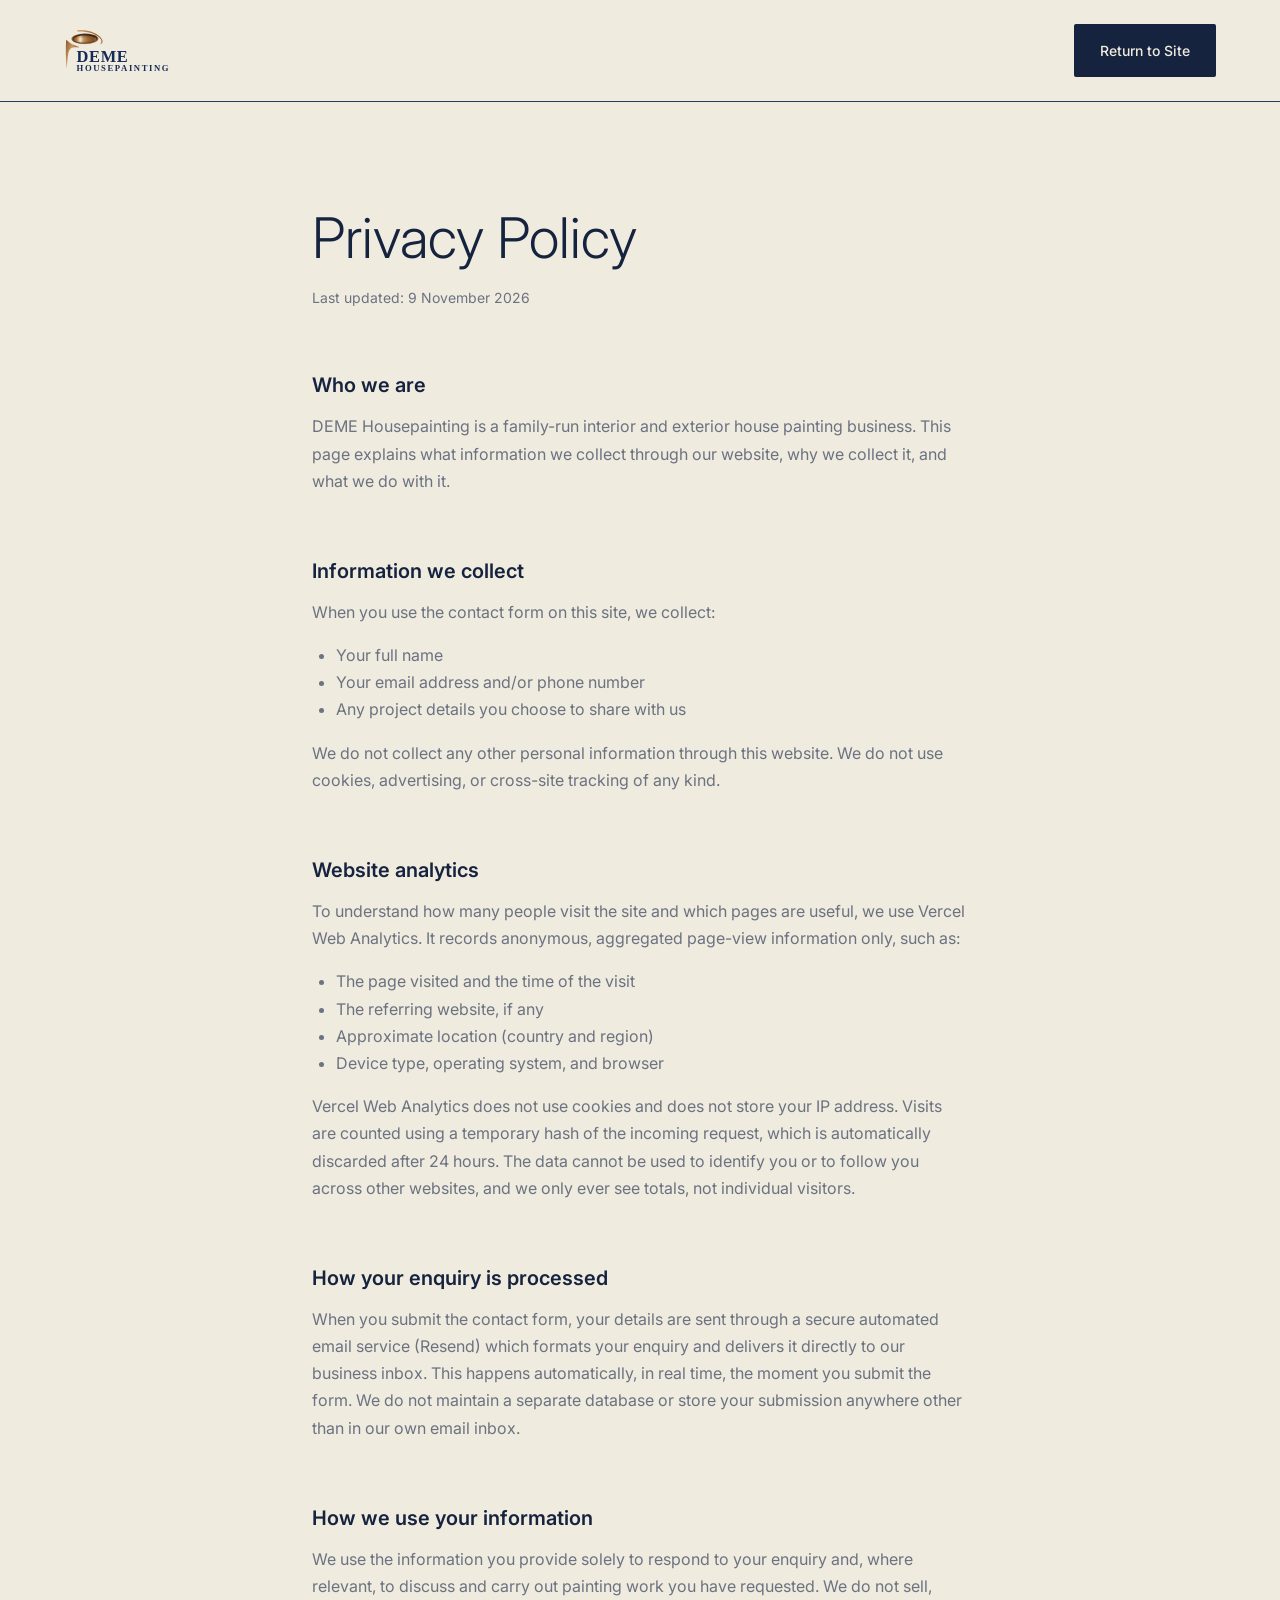
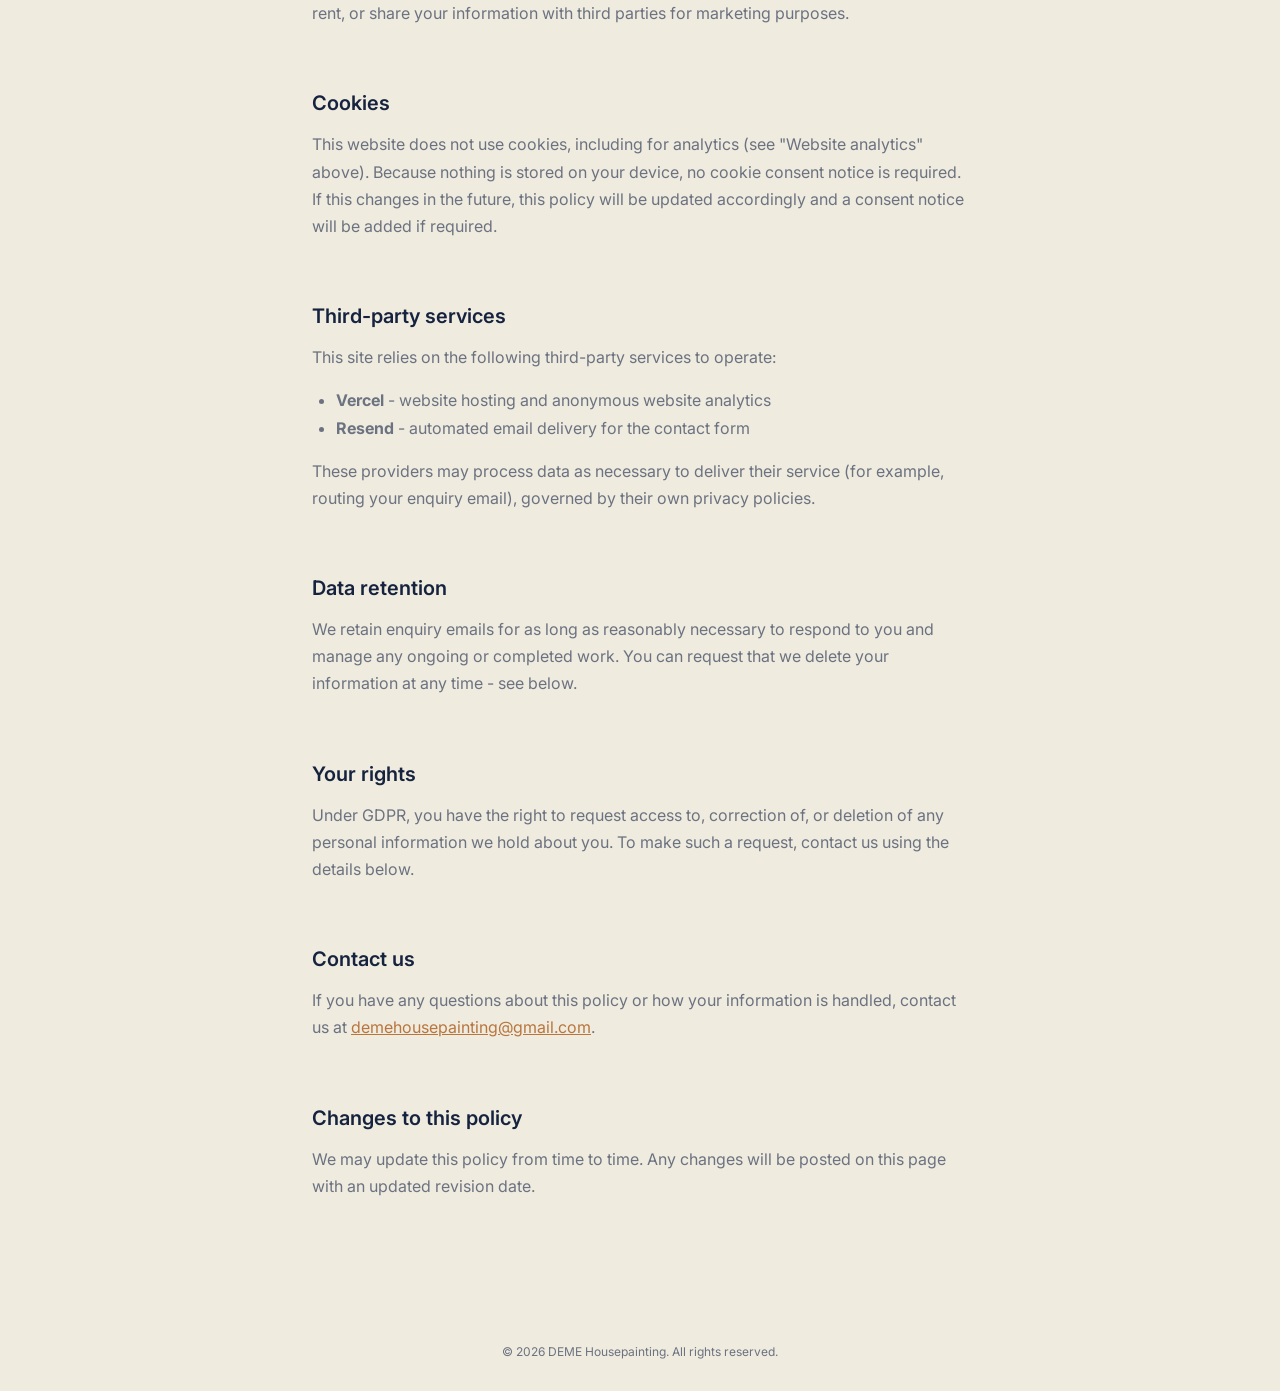
==== privacy.html @ 85effdbd "Update contact email in privacy policy" ====
<!DOCTYPE html>
<html lang="en">
<head>
    <meta charset="UTF-8">
    <meta name="viewport" content="width=device-width, initial-scale=1.0">
    <title>Privacy Policy - DEME Housepainting</title>
    <link rel="preconnect" href="https://fonts.googleapis.com">
    <link rel="preconnect" href="https://fonts.gstatic.com" crossorigin>
    <link href="https://fonts.googleapis.com/css2?family=Inter:wght@300;400;500;600;700;800&display=swap" rel="stylesheet">
    <link rel="stylesheet" href="css/tokens.css">
    <link rel="icon" href="/favicon-v2.svg" type="image/svg+xml">
    <link rel="apple-touch-icon" href="/apple-touch-icon-v2.png">
    <link rel="manifest" href="/site.webmanifest">
    <link rel="canonical" href="https://www.demehousepainting.ie/privacy.html">
    <style>
        * { box-sizing: border-box; }
        body {
            margin: 0;
            font-family: var(--font-body);
            background: var(--color-white-plaster);
            color: var(--color-navy);
            -webkit-font-smoothing: antialiased;
        }
        .privacy-header {
            display: flex;
            align-items: center;
            justify-content: space-between;
            padding: var(--space-3) var(--space-6);
            border-bottom: 1px solid var(--color-navy-tint);
        }
        .privacy-header__logo {
            height: 44px;
            width: auto;
        }
        .return-btn {
            border: 2px solid var(--color-navy);
            background: var(--color-navy);
            color: var(--color-white-plaster);
            padding: var(--space-2) var(--space-3);
            font-family: var(--font-display);
            font-size: var(--text-sm);
            font-weight: var(--weight-medium);
            text-decoration: none;
            border-radius: 2px;
            transition: background var(--duration-fast) var(--ease-standard),
                        color var(--duration-fast) var(--ease-standard);
        }
        .return-btn:hover {
            background: var(--color-white-plaster);
            color: var(--color-navy);
        }
        main {
            max-width: 720px;
            margin: 0 auto;
            padding: var(--space-6) var(--space-4) var(--space-7);
        }
        h1 {
            font-family: var(--font-display);
            font-weight: var(--weight-light);
            font-size: var(--text-3xl);
            margin-bottom: var(--space-1);
        }
        .updated {
            font-size: var(--text-sm);
            color: var(--color-text-muted);
            margin-bottom: var(--space-6);
        }
        h2 {
            font-family: var(--font-display);
            font-weight: var(--weight-semibold);
            font-size: var(--text-lg);
            color: var(--color-navy);
            margin-top: var(--space-6);
            margin-bottom: var(--space-2);
        }
        p, li {
            font-size: var(--text-base);
            line-height: 1.7;
            color: var(--color-text-muted);
        }
        ul {
            padding-left: var(--space-3);
        }
        a {
            color: var(--color-copper);
        }
        footer {
            text-align: center;
            padding: var(--space-4);
            font-size: var(--text-xs);
            color: var(--color-text-muted);
        }
    </style>
    <!-- Vercel Web Analytics (cookieless, anonymous page-view counts) -->
    <script>
      window.va = window.va || function () { (window.vaq = window.vaq || []).push(arguments); };
    </script>
    <script defer src="/_vercel/insights/script.js"></script>
</head>
<body>

    <div class="privacy-header">
        <img src="assets/deme-logo.svg" alt="DEME Housepainting" class="privacy-header__logo">
        <a href="index.html" class="return-btn">Return to Site</a>
    </div>

    <main>
        <h1>Privacy Policy</h1>
        <p class="updated">Last updated: 9 November 2026</p>

        <h2>Who we are</h2>
        <p>
            DEME Housepainting is a family-run interior and exterior house painting
            business. This page explains what information we collect through our
            website, why we collect it, and what we do with it.
        </p>

        <h2>Information we collect</h2>
        <p>When you use the contact form on this site, we collect:</p>
        <ul>
            <li>Your full name</li>
            <li>Your email address and/or phone number</li>
            <li>Any project details you choose to share with us</li>
        </ul>
        <p>
            We do not collect any other personal information through this
            website. We do not use cookies, advertising, or cross-site tracking
            of any kind.
        </p>

        <h2>Website analytics</h2>
        <p>
            To understand how many people visit the site and which pages are
            useful, we use Vercel Web Analytics. It records anonymous,
            aggregated page-view information only, such as:
        </p>
        <ul>
            <li>The page visited and the time of the visit</li>
            <li>The referring website, if any</li>
            <li>Approximate location (country and region)</li>
            <li>Device type, operating system, and browser</li>
        </ul>
        <p>
            Vercel Web Analytics does not use cookies and does not store your
            IP address. Visits are counted using a temporary hash of the
            incoming request, which is automatically discarded after 24 hours.
            The data cannot be used to identify you or to follow you across
            other websites, and we only ever see totals, not individual
            visitors.
        </p>

        <h2>How your enquiry is processed</h2>
        <p>
            When you submit the contact form, your details are sent through a
            secure automated email service (Resend) which formats your enquiry
            and delivers it directly to our business inbox. This happens
            automatically, in real time, the moment you submit the form. We do
            not maintain a separate database or store your submission anywhere
            other than in our own email inbox.
        </p>

        <h2>How we use your information</h2>
        <p>
            We use the information you provide solely to respond to your
            enquiry and, where relevant, to discuss and carry out painting work
            you have requested. We do not sell, rent, or share your information
            with third parties for marketing purposes.
        </p>

        <h2>Cookies</h2>
        <p>
            This website does not use cookies, including for analytics (see
            "Website analytics" above). Because nothing is stored on your
            device, no cookie consent notice is required. If this changes in
            the future, this policy will be updated accordingly and a consent
            notice will be added if required.
        </p>

        <h2>Third-party services</h2>
        <p>This site relies on the following third-party services to operate:</p>
        <ul>
            <li><strong>Vercel</strong> - website hosting and anonymous website analytics</li>
            <li><strong>Resend</strong> - automated email delivery for the contact form</li>
        </ul>
        <p>
            These providers may process data as necessary to deliver their
            service (for example, routing your enquiry email), governed by
            their own privacy policies.
        </p>

        <h2>Data retention</h2>
        <p>
            We retain enquiry emails for as long as reasonably necessary to
            respond to you and manage any ongoing or completed work. You can
            request that we delete your information at any time - see below.
        </p>

        <h2>Your rights</h2>
        <p>
            Under GDPR, you have the right to request access to, correction of,
            or deletion of any personal information we hold about you. To make
            such a request, contact us using the details below.
        </p>

        <h2>Contact us</h2>
        <p>
            If you have any questions about this policy or how your information
            is handled, contact us at
            <a href="mailto:demehousepainting@gmail.com">demehousepainting@gmail.com</a>.
        </p>

        <h2>Changes to this policy</h2>
        <p>
            We may update this policy from time to time. Any changes will be
            posted on this page with an updated revision date.
        </p>
    </main>

    <footer>&copy; <span id="footer-year"></span> DEME Housepainting. All rights reserved.</footer>

    <script>
        document.getElementById('footer-year').textContent = new Date().getFullYear();
    </script>
</body>
</html>
---- css/tokens.css ----
:root {
    --color-white: #FAFAF8;
    --color-white-plaster: #F0EBDF;

    --color-navy: #16233F;
    --color-navy-deep: #0E1830;
    --color-navy-tint: #2A3B63;

    --color-copper: #B8763E;
    --color-copper-light: #D9A468;
    --color-copper-deep: #8F5A2C;

    --color-text-on-white: var(--color-navy);
    --color-text-on-navy: var(--color-white);
    --color-text-muted: #6B7280;

    --font-display: 'Inter', -apple-system, 'Helvetica Neue', Arial, sans-serif;
    --font-body: 'Inter', -apple-system, 'Helvetica Neue', Arial, sans-serif;

    --weight-light: 300;
    --weight-regular: 400;
    --weight-medium: 500;
    --weight-semibold: 600;
    --weight-bold: 700;
    --weight-black: 800;

    --tracking-tight: -0.02em;
    --tracking-normal: 0;
    --tracking-wide: 0.08em;
    --tracking-wider: 0.16em;

    --text-xs: 0.75rem;
    --text-sm: 0.875rem;
    --text-base: 1rem;
    --text-lg: 1.25rem;
    --text-xl: 1.75rem;
    --text-2xl: 2.5rem;
    --text-3xl: 3.5rem;
    --text-4xl: 5rem;

    --space-1: 0.5rem;
    --space-2: 1rem;
    --space-3: 1.5rem;
    --space-4: 2rem;
    --space-5: 3rem;
    --space-6: 4rem;
    --space-7: 6rem;
    --space-8: 8rem;

    --bevel-size: 6px;
    --bevel-light: rgba(255, 255, 255, 0.35);
    --bevel-dark: rgba(14, 24, 48, 0.35);

    --tab-gap: 6px;
    --tab-radius-bottom: 10px;

    --ease-standard: cubic-bezier(0.65, 0, 0.35, 1);
    --duration-fast: 150ms;
    --duration-base: 300ms;
    --duration-slow: 750ms;

    --nav-height: 88px;
    --nav-height-docked: 64px;
    --content-max-width: 1280px;

}
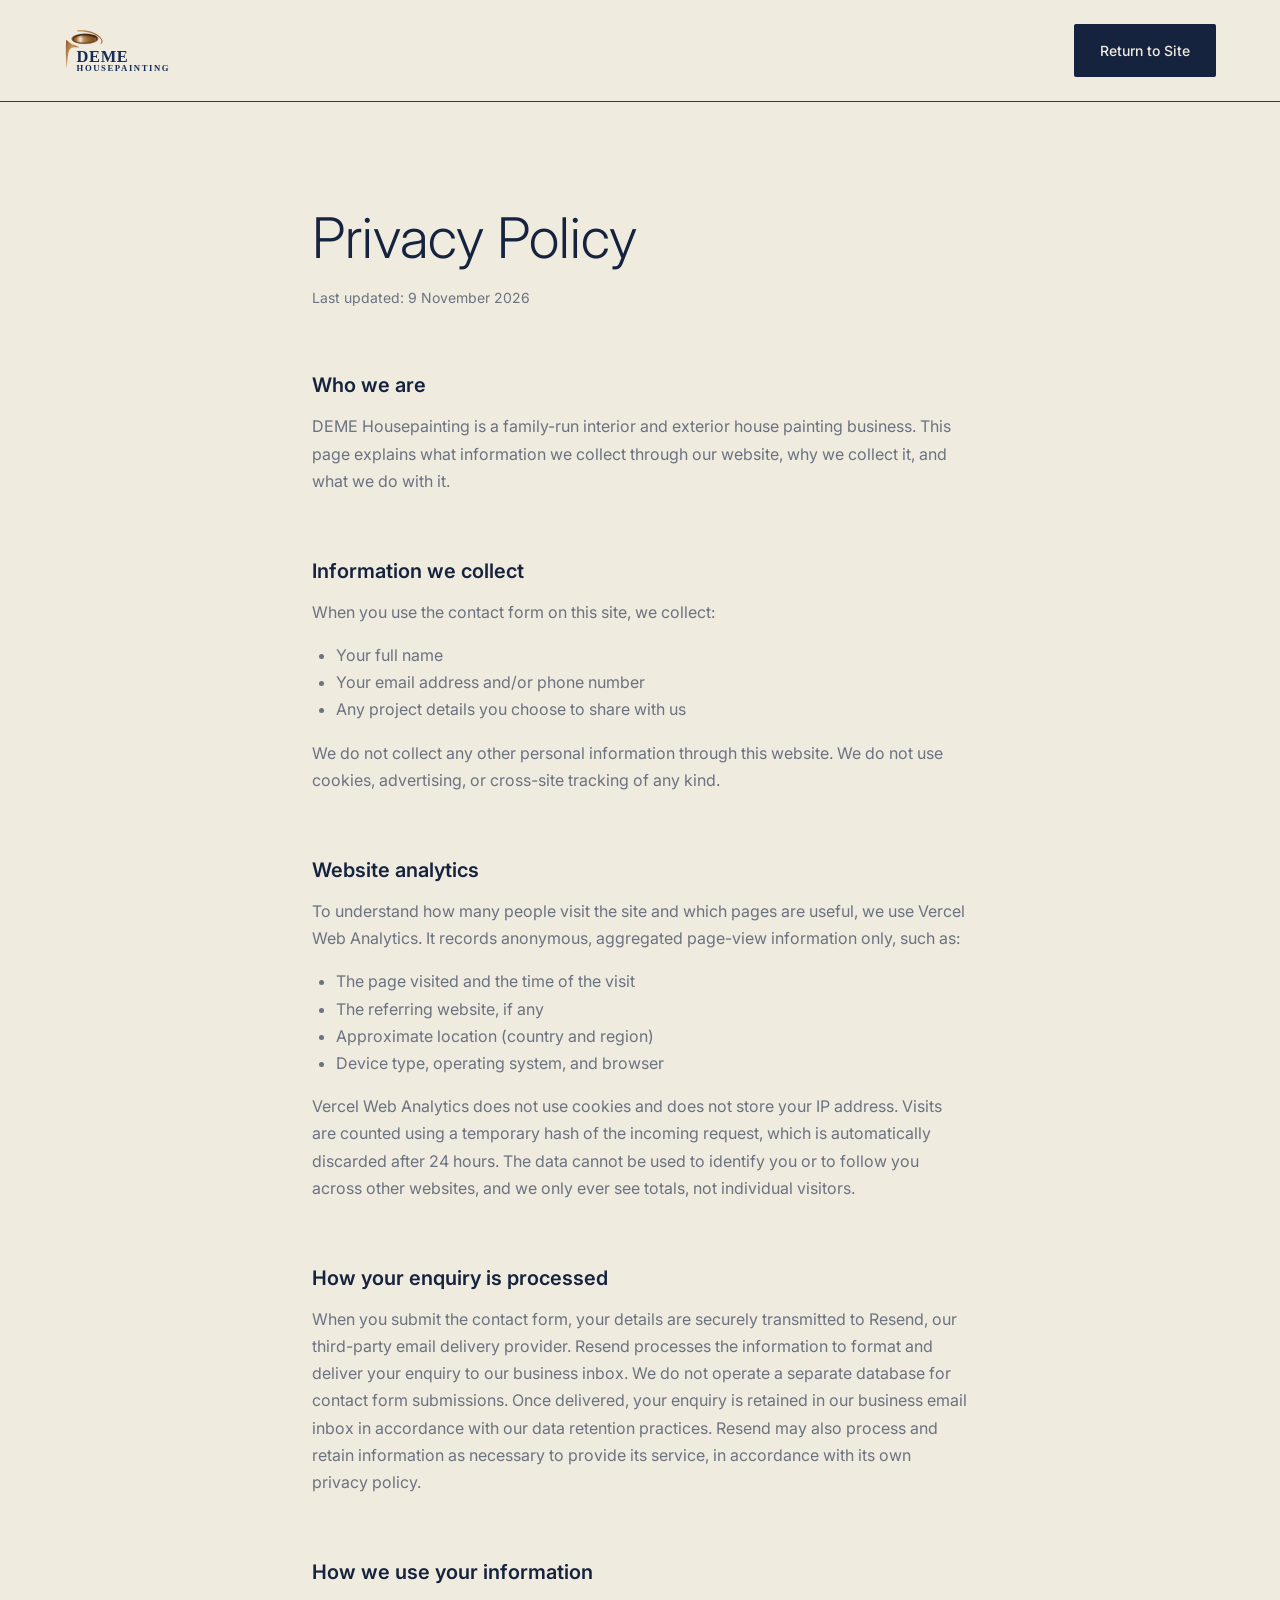
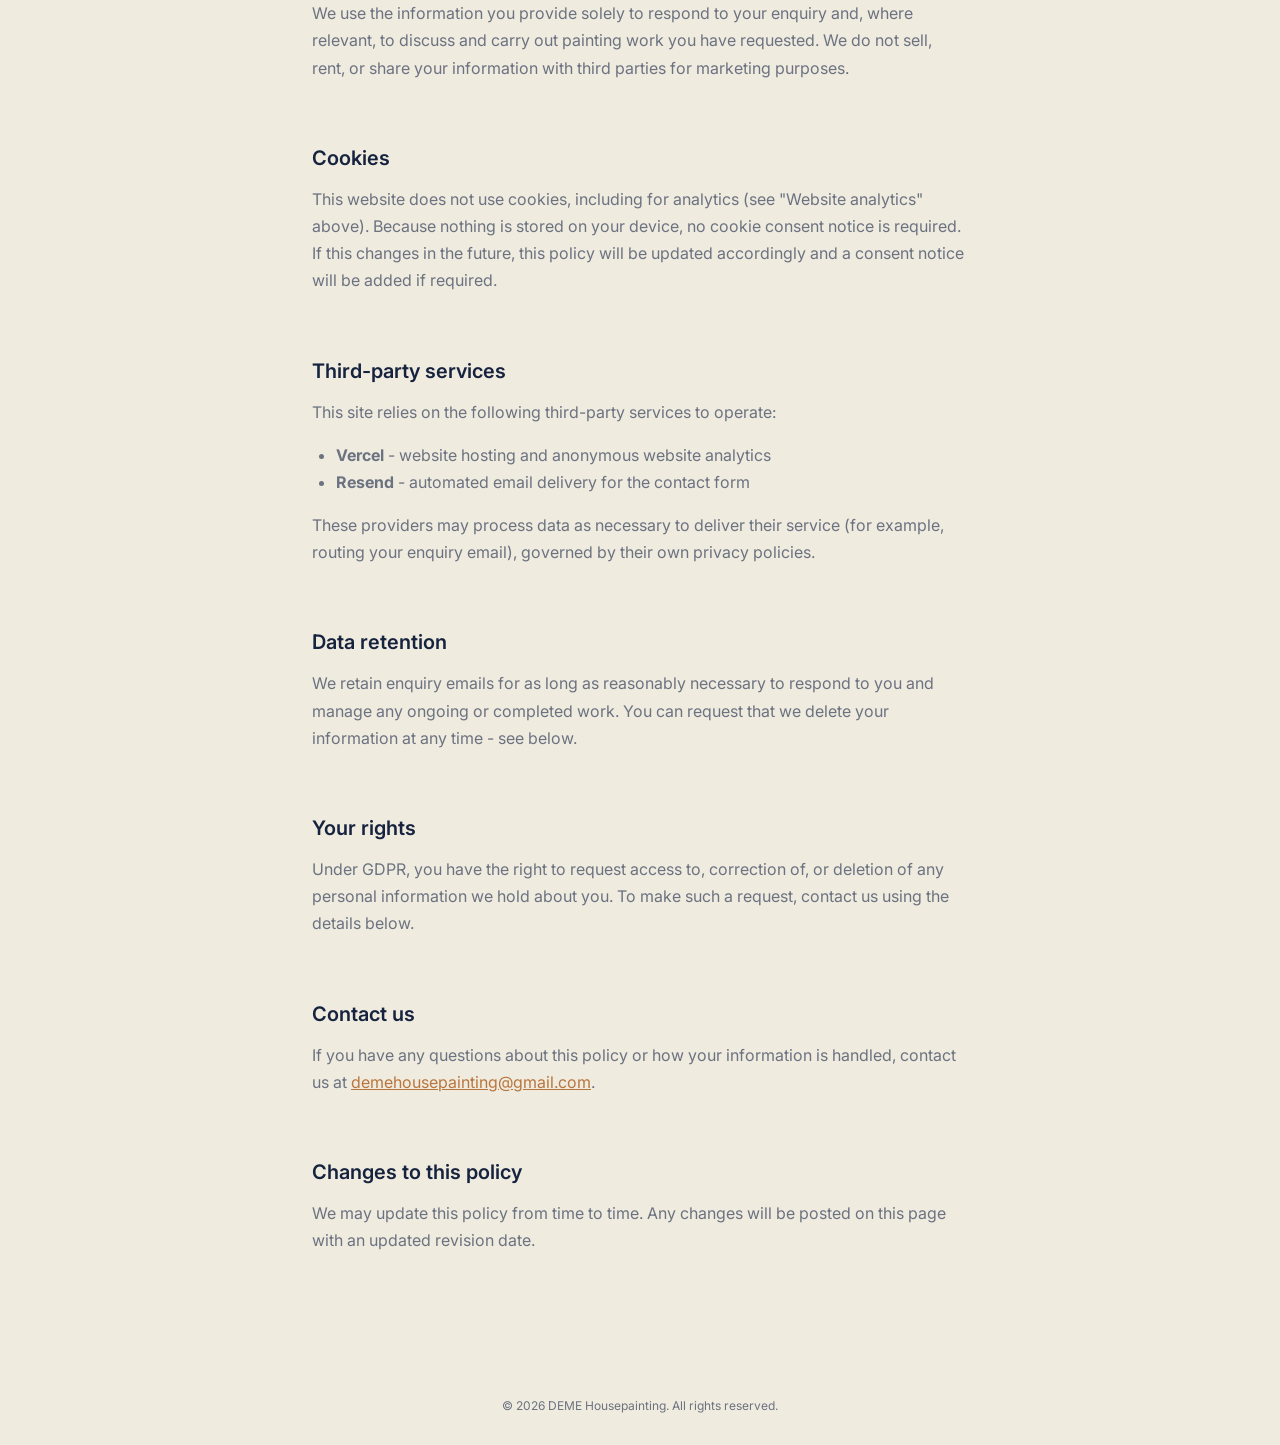
==== commit 18ba1689: "Clarify contact form submission process and data handling Updated the contact form processing explan" ====
--- a/privacy.html
+++ b/privacy.html
@@ -151,12 +151,15 @@
 
         <h2>How your enquiry is processed</h2>
         <p>
-            When you submit the contact form, your details are sent through a
-            secure automated email service (Resend) which formats your enquiry
-            and delivers it directly to our business inbox. This happens
-            automatically, in real time, the moment you submit the form. We do
-            not maintain a separate database or store your submission anywhere
-            other than in our own email inbox.
+            When you submit the contact form, your details are securely 
+            transmitted to Resend, our third-party email delivery provider. 
+            Resend processes the information to format and deliver your 
+            enquiry to our business inbox. We do not operate a separate 
+            database for contact form submissions. Once delivered, your 
+            enquiry is retained in our business email inbox in accordance 
+            with our data retention practices. Resend may also process and 
+            retain information as necessary to provide its service, in 
+            accordance with its own privacy policy.
         </p>
 
         <h2>How we use your information</h2>
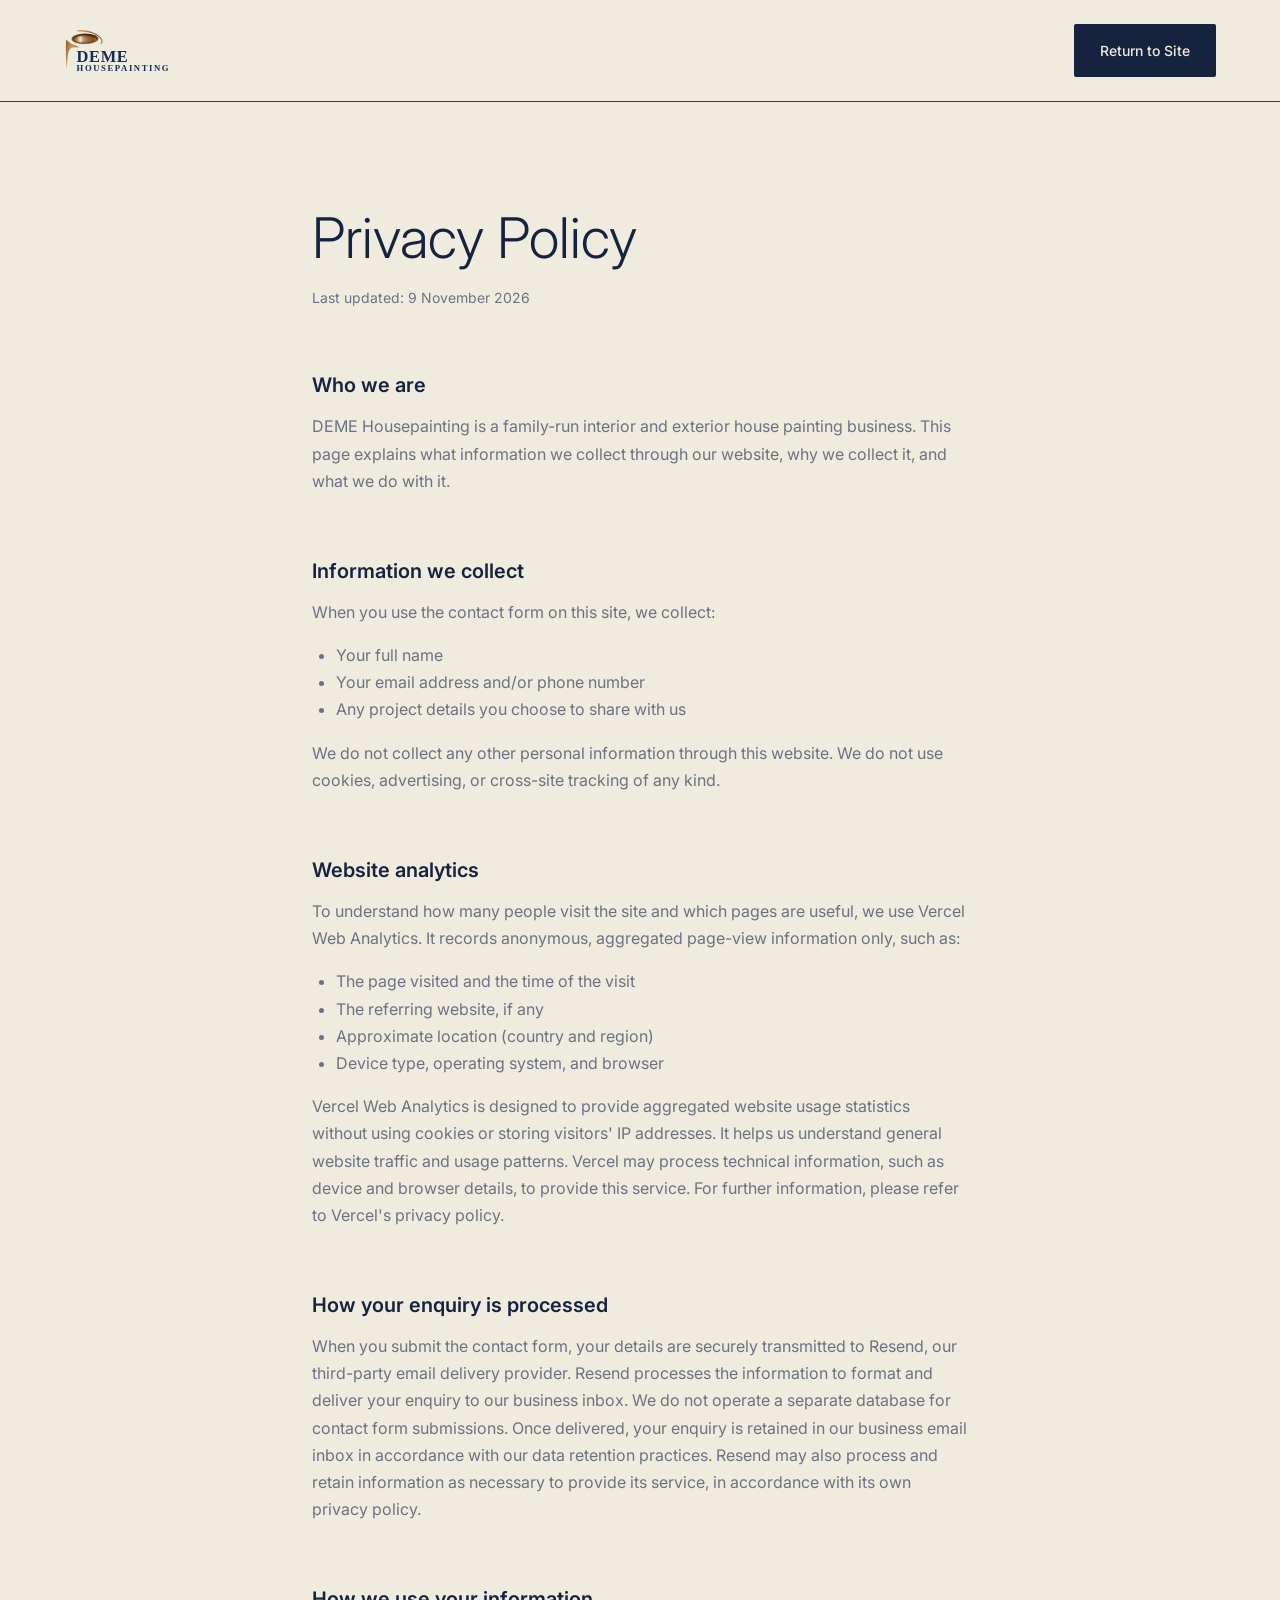
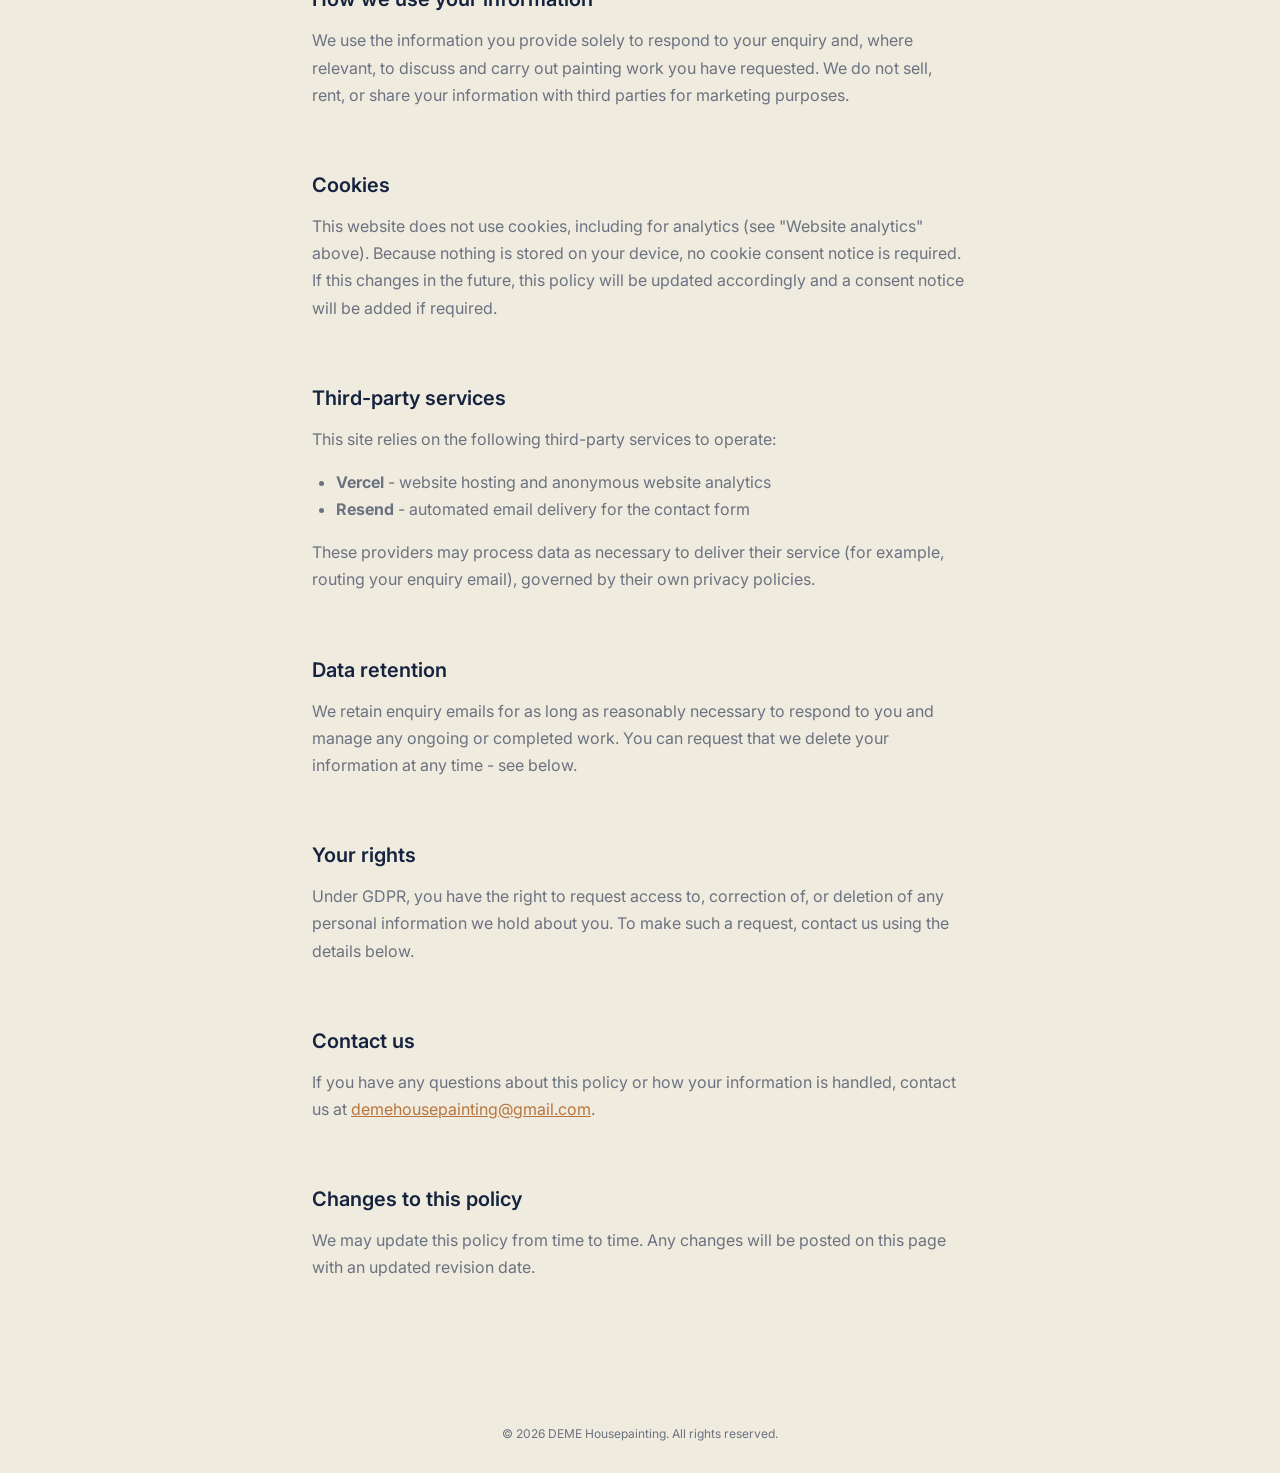
==== commit 9c414935: "Revise Vercel Web Analytics privacy statement Updated the description of Vercel Web Analytics to cla" ====
--- a/privacy.html
+++ b/privacy.html
@@ -141,12 +141,12 @@
             <li>Device type, operating system, and browser</li>
         </ul>
         <p>
-            Vercel Web Analytics does not use cookies and does not store your
-            IP address. Visits are counted using a temporary hash of the
-            incoming request, which is automatically discarded after 24 hours.
-            The data cannot be used to identify you or to follow you across
-            other websites, and we only ever see totals, not individual
-            visitors.
+            Vercel Web Analytics is designed to provide aggregated website 
+            usage statistics without using cookies or storing visitors' IP 
+            addresses. It helps us understand general website traffic and 
+            usage patterns. Vercel may process technical information, such 
+            as device and browser details, to provide this service. For 
+            further information, please refer to Vercel's privacy policy.
         </p>
 
         <h2>How your enquiry is processed</h2>
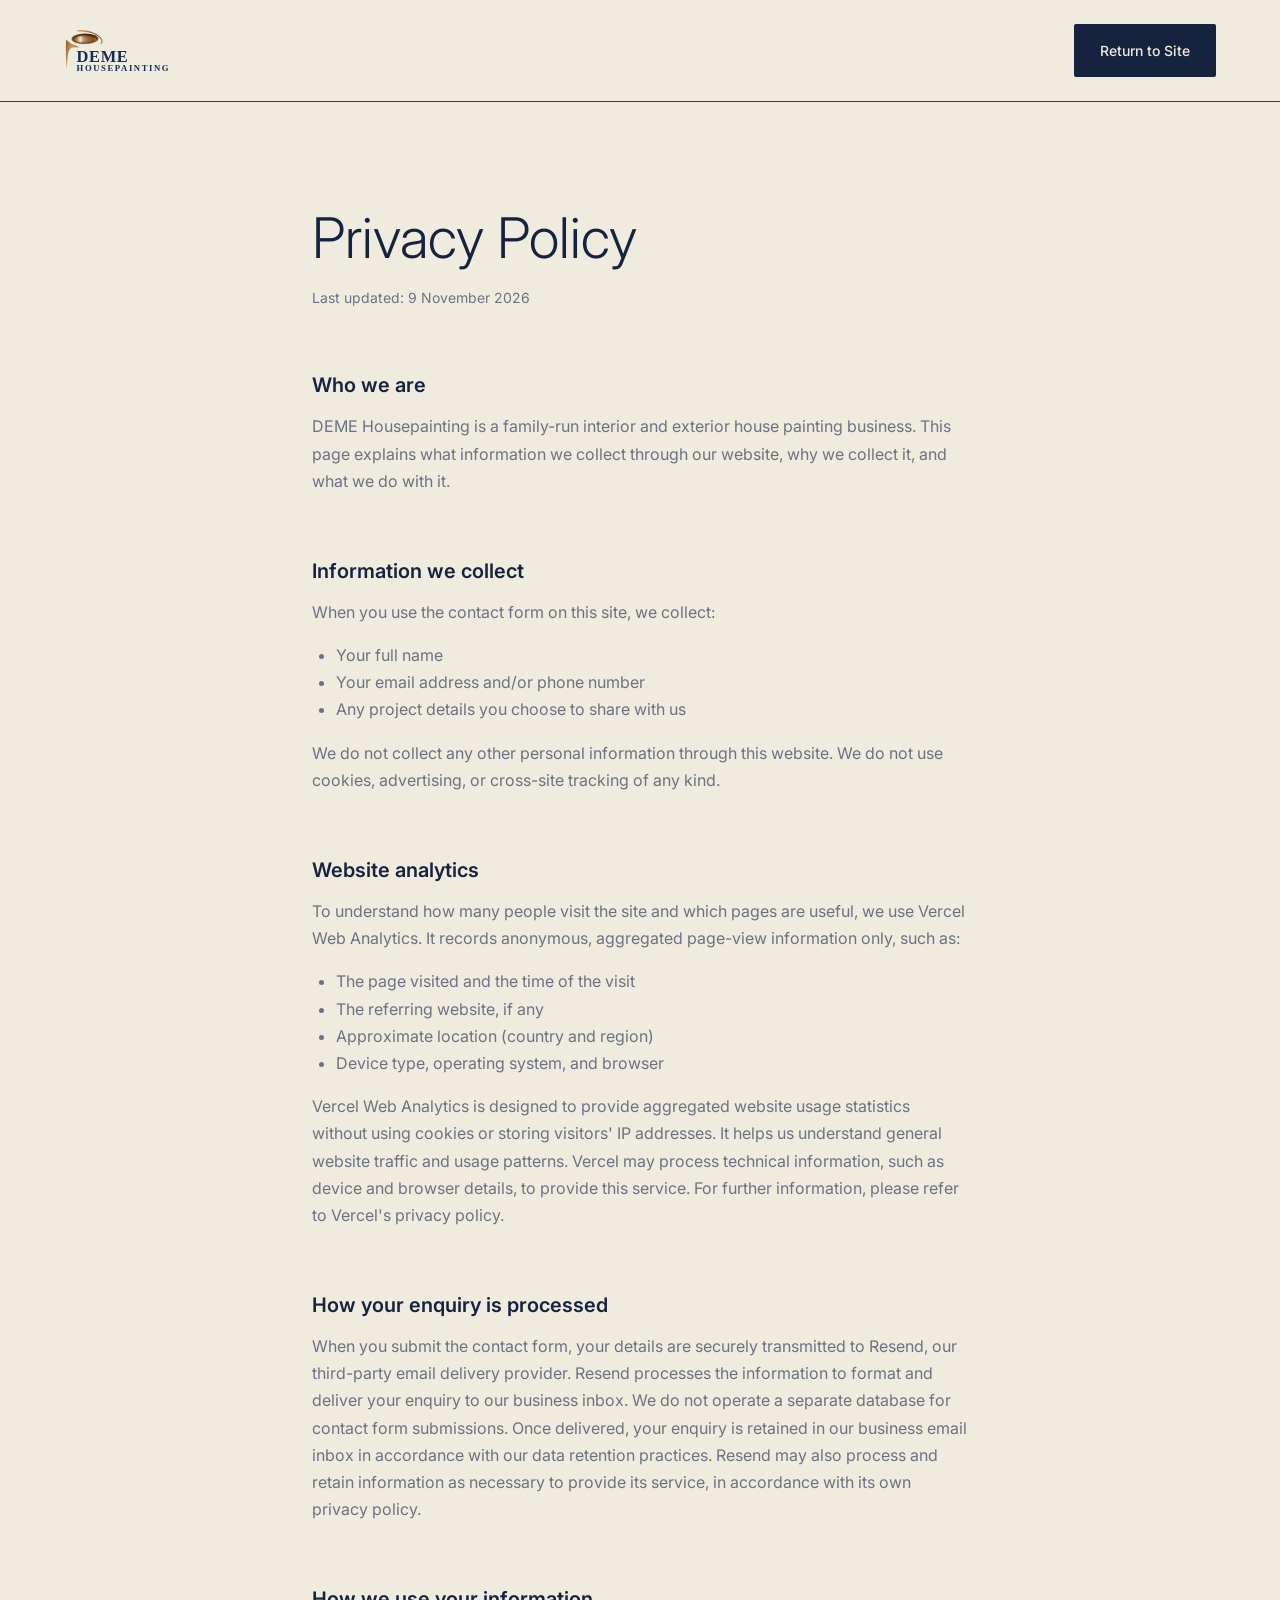
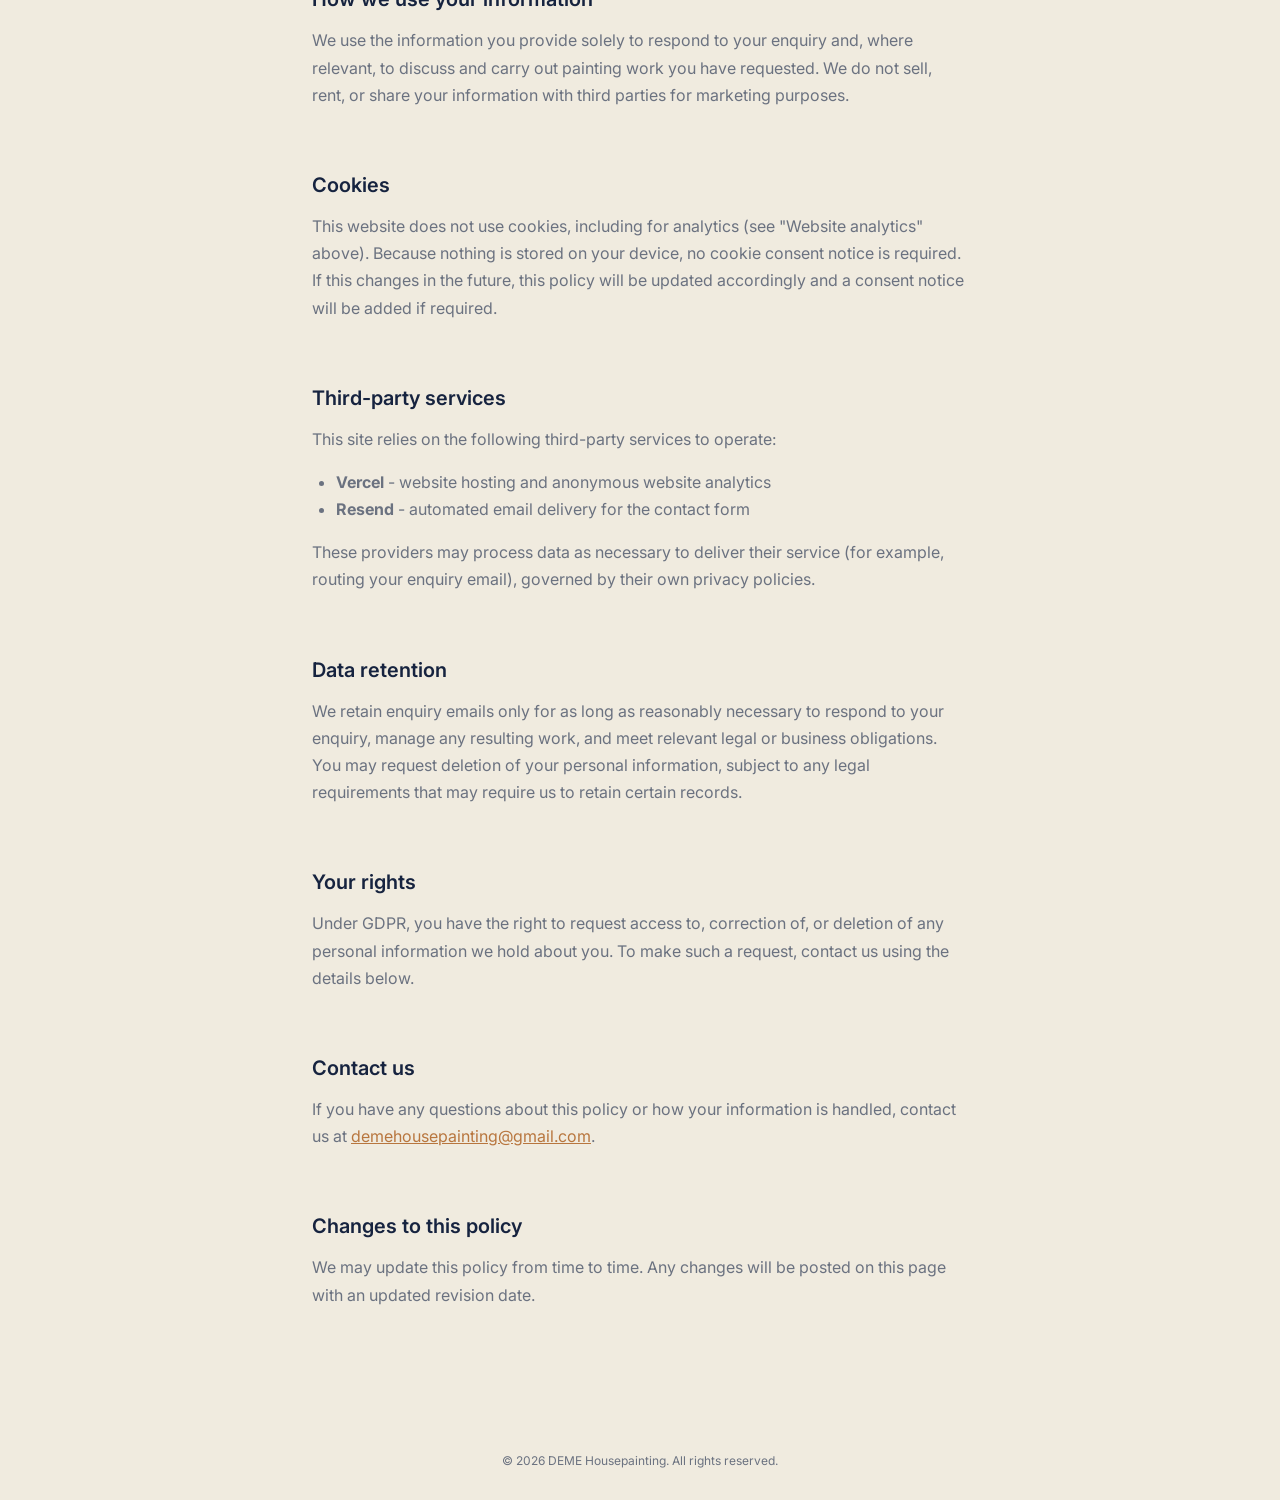
==== commit 5f474049: "Clarify data retention policy in privacy.html" ====
--- a/privacy.html
+++ b/privacy.html
@@ -193,9 +193,10 @@
 
         <h2>Data retention</h2>
         <p>
-            We retain enquiry emails for as long as reasonably necessary to
-            respond to you and manage any ongoing or completed work. You can
-            request that we delete your information at any time - see below.
+            We retain enquiry emails only for as long as reasonably necessary to respond to 
+            your enquiry, manage any resulting work, and meet relevant legal or business 
+            obligations. You may request deletion of your personal information, subject to 
+            any legal requirements that may require us to retain certain records.
         </p>
 
         <h2>Your rights</h2>
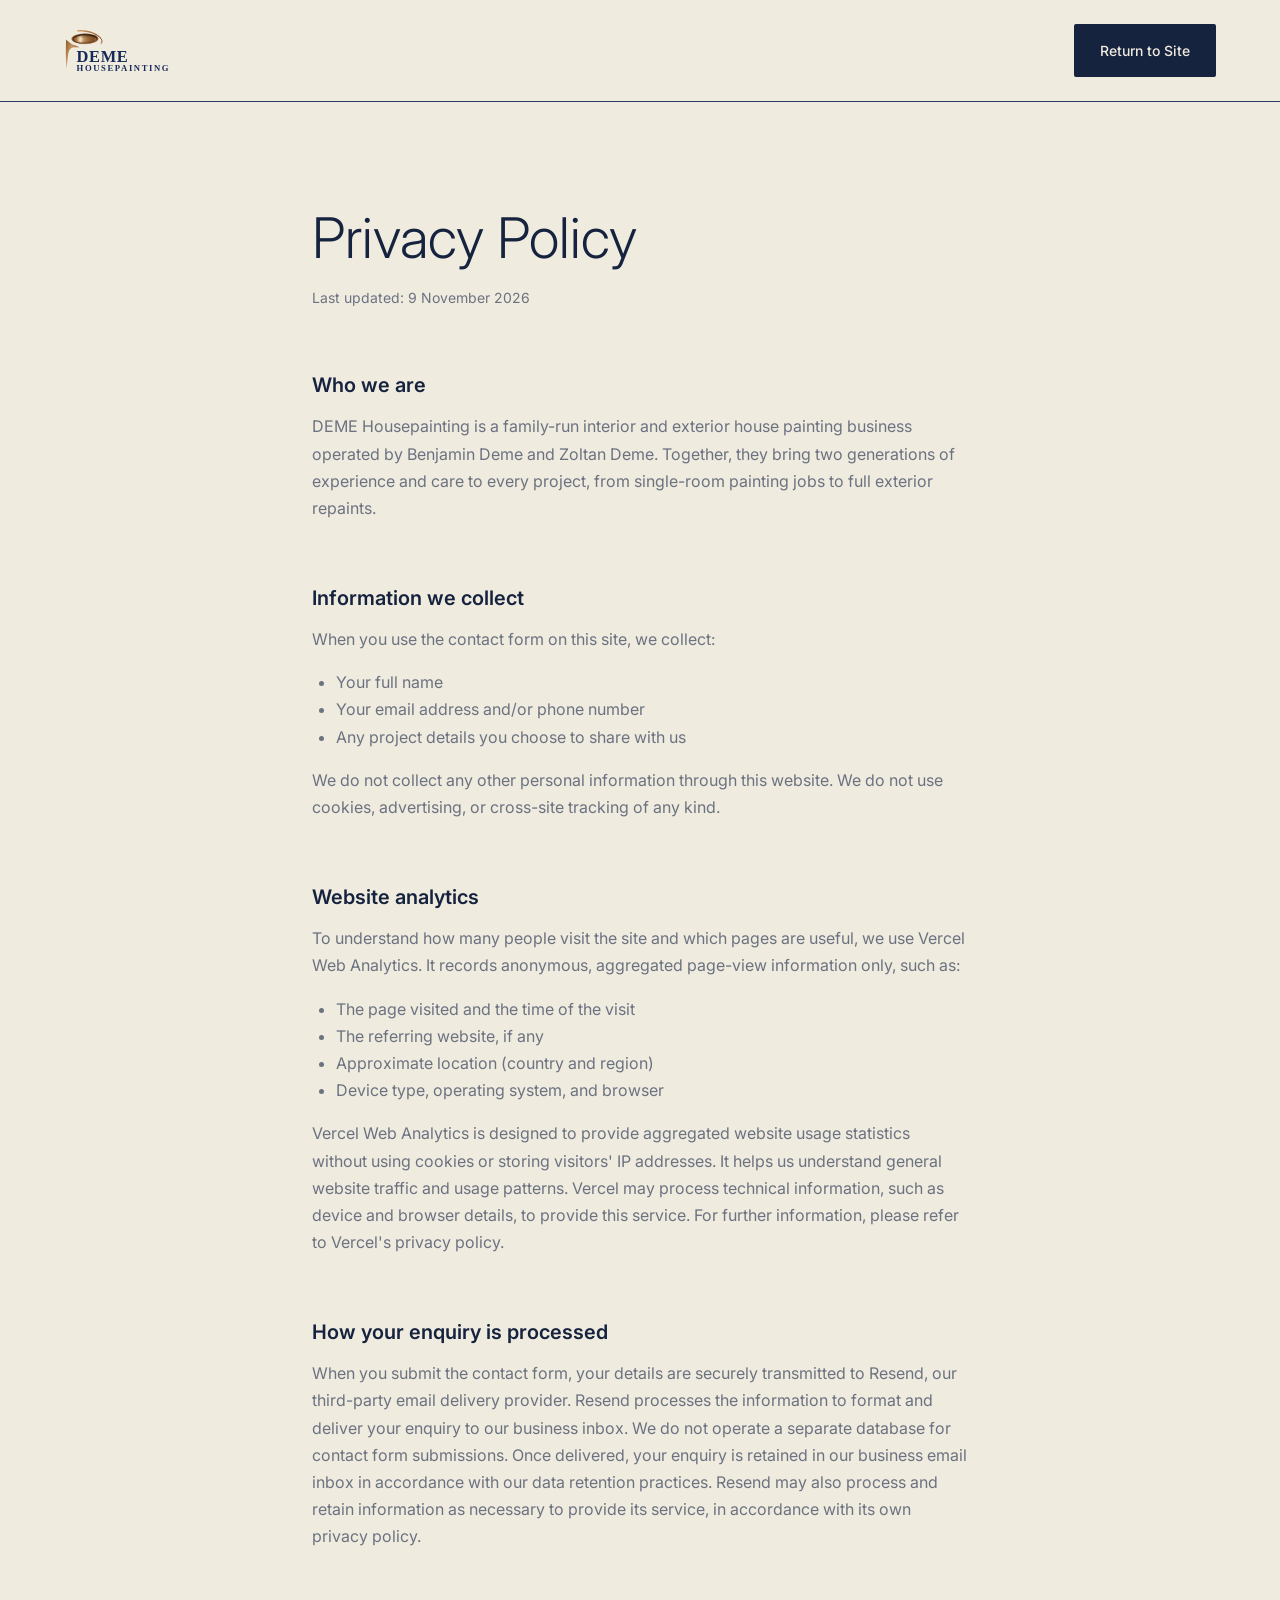
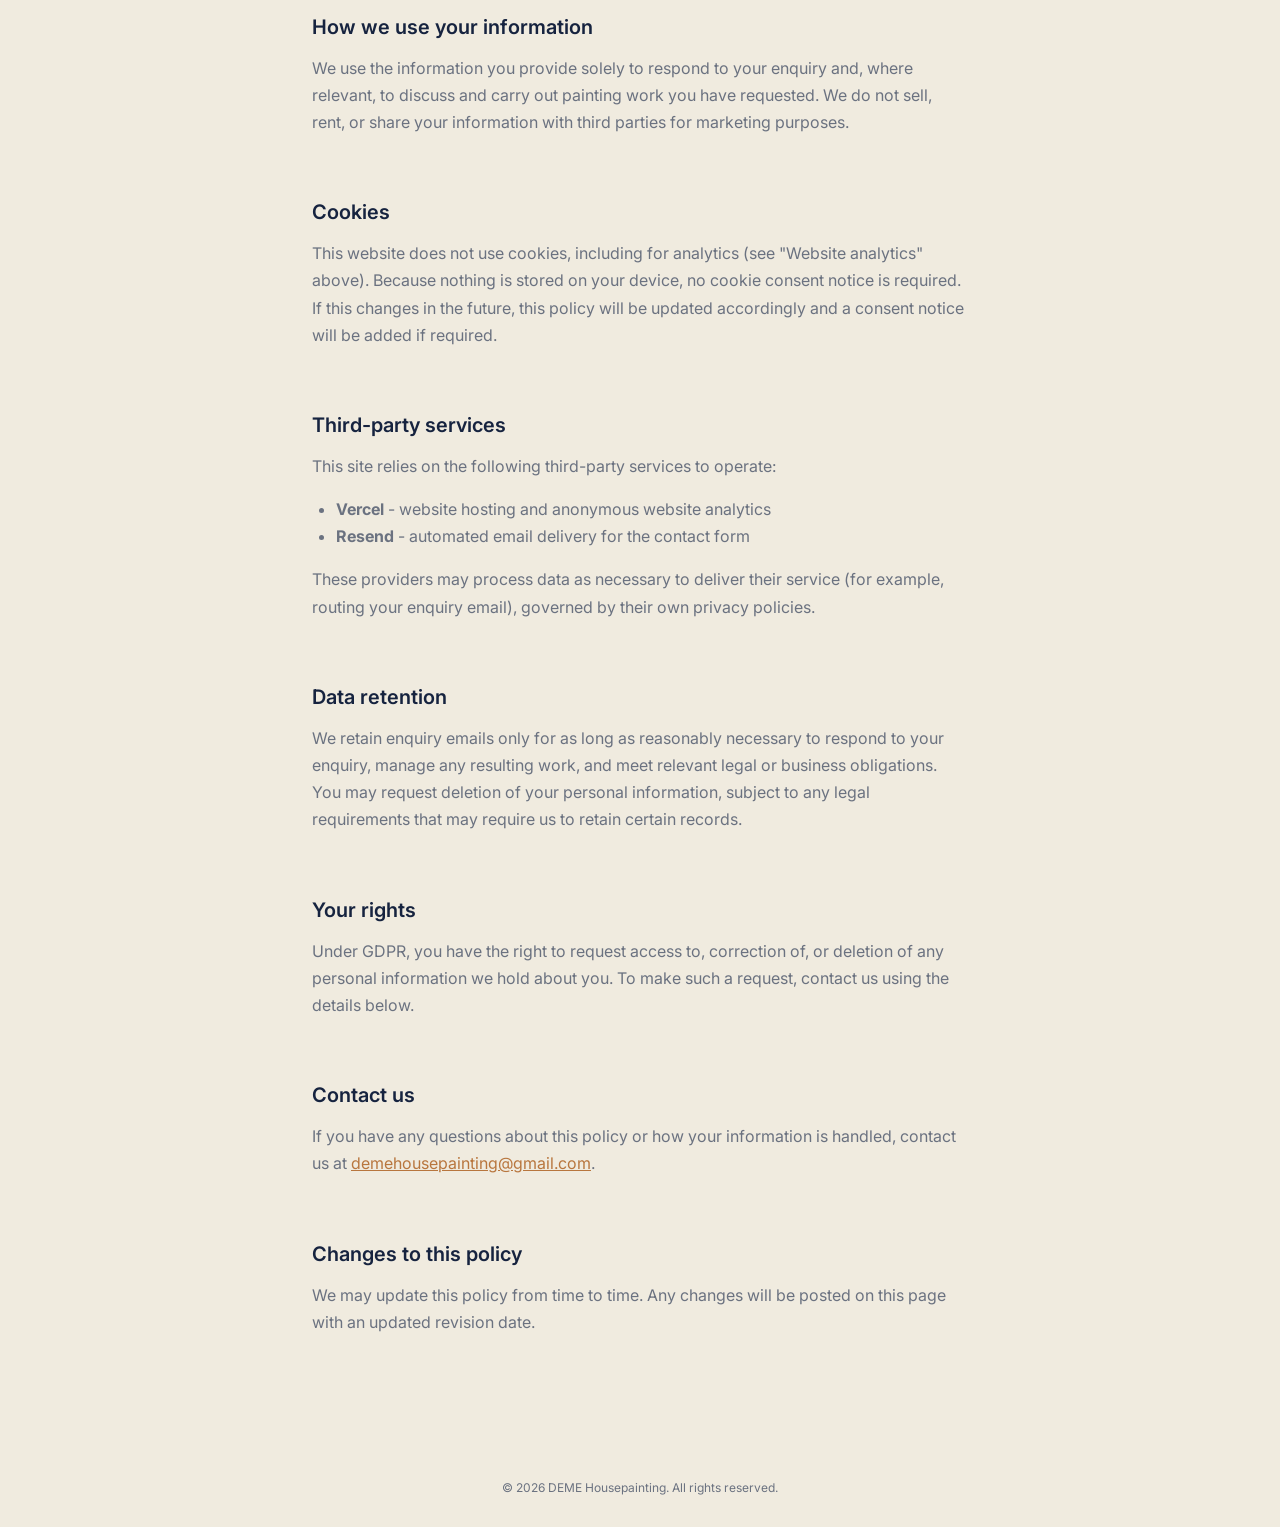
==== commit 9a81c6f9: "Revise company description in privacy.html Updated company description to include names and experien" ====
--- a/privacy.html
+++ b/privacy.html
@@ -110,9 +110,11 @@
 
         <h2>Who we are</h2>
         <p>
-            DEME Housepainting is a family-run interior and exterior house painting
-            business. This page explains what information we collect through our
-            website, why we collect it, and what we do with it.
+            DEME Housepainting is a family-run interior and exterior house 
+            painting business operated by Benjamin Deme and Zoltan Deme. 
+            Together, they bring two generations of experience and care to 
+            every project, from single-room painting jobs to full exterior 
+            repaints.
         </p>
 
         <h2>Information we collect</h2>
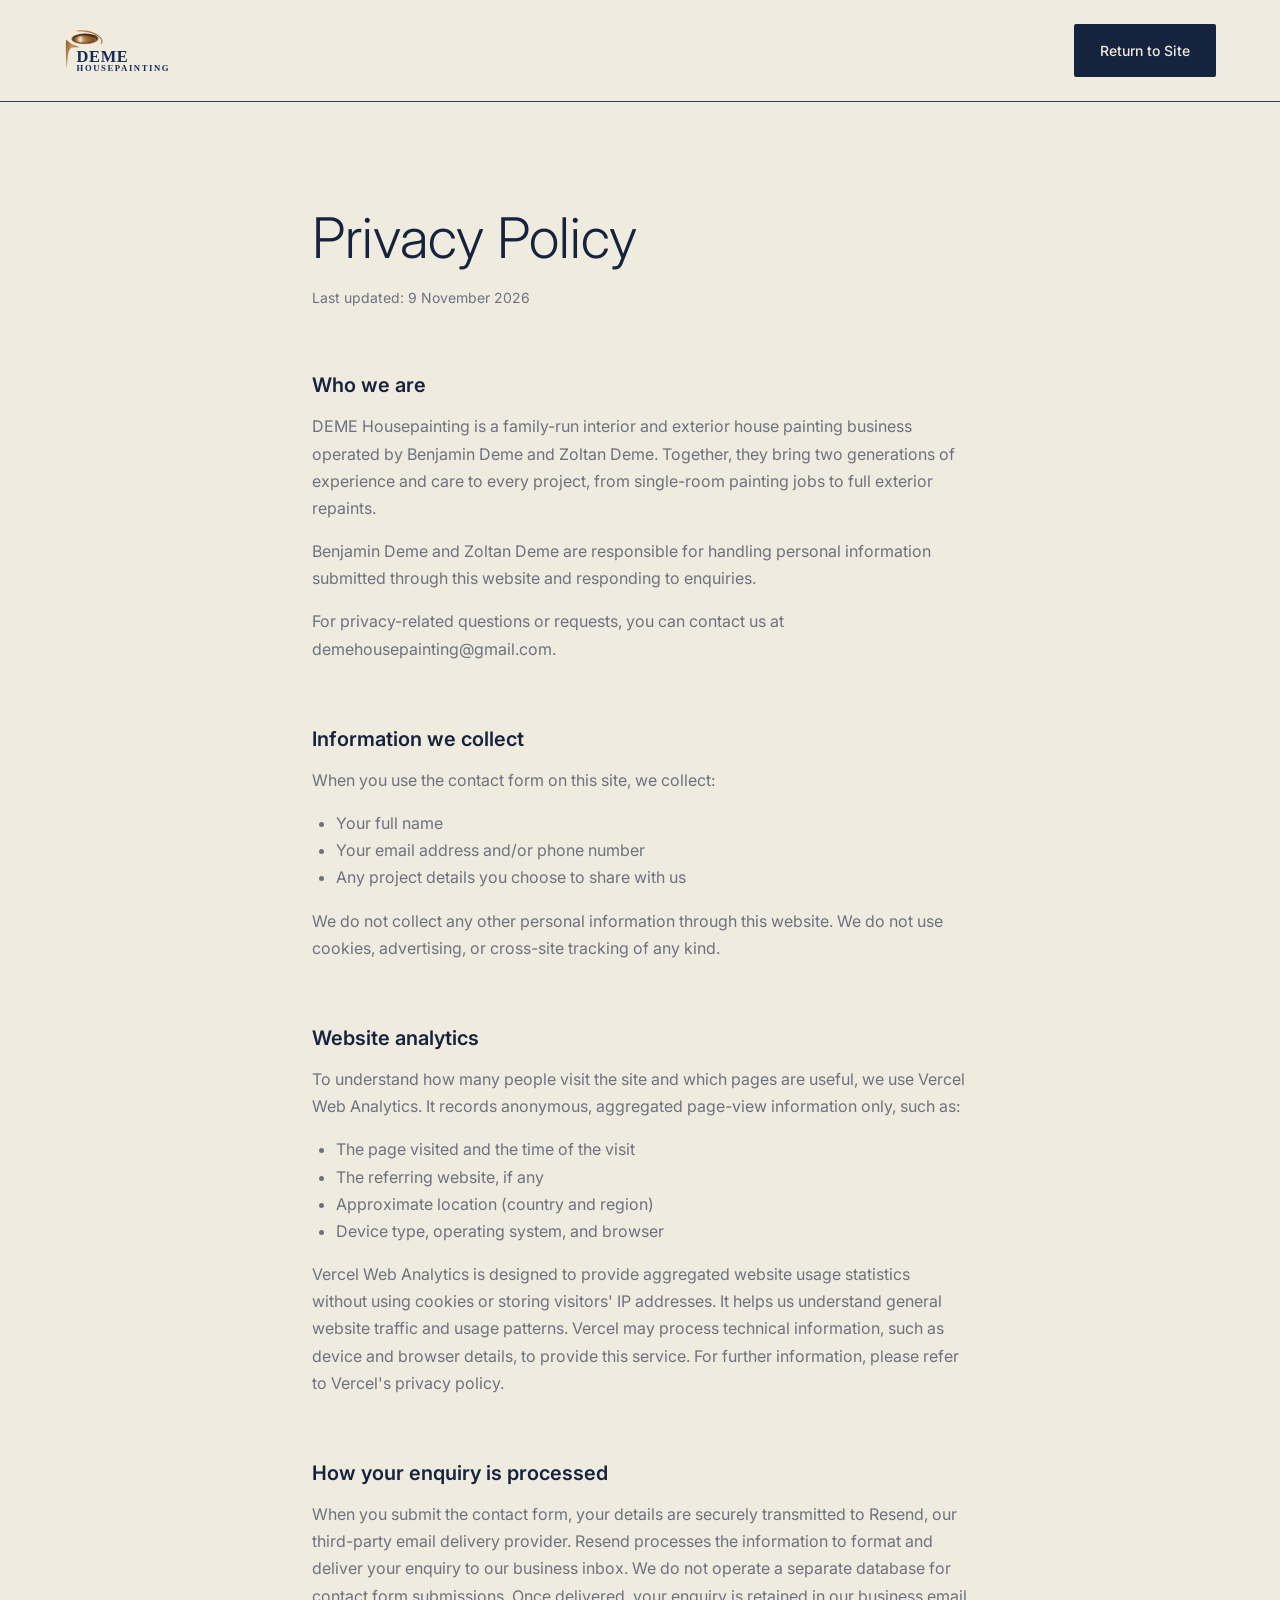
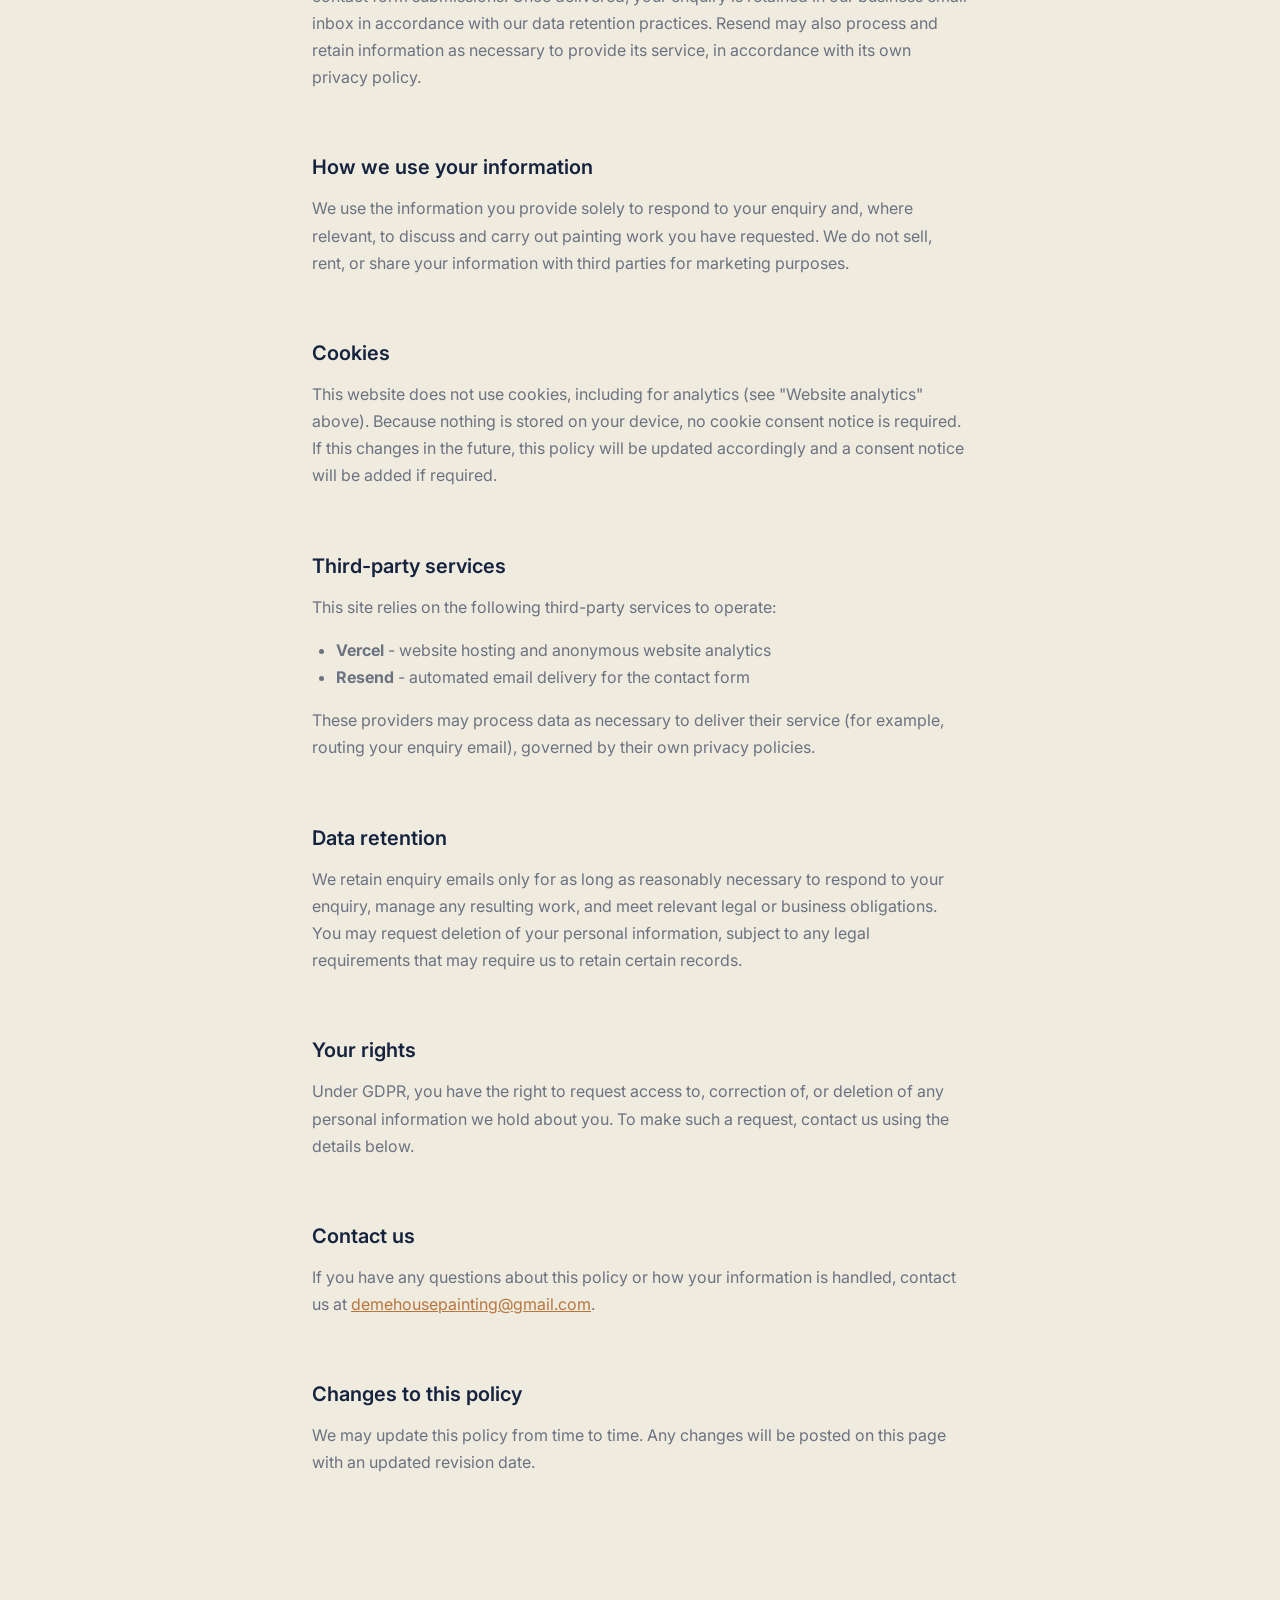
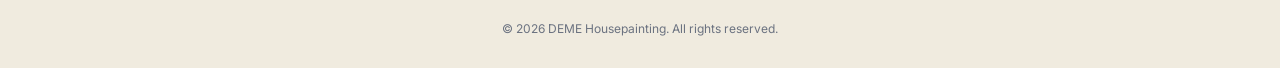
==== commit 892aa180: "Improve formatting and add privacy contact details Reformat paragraph for better readability and add" ====
--- a/privacy.html
+++ b/privacy.html
@@ -110,11 +110,19 @@
 
         <h2>Who we are</h2>
         <p>
-            DEME Housepainting is a family-run interior and exterior house 
-            painting business operated by Benjamin Deme and Zoltan Deme. 
-            Together, they bring two generations of experience and care to 
-            every project, from single-room painting jobs to full exterior 
-            repaints.
+            DEME Housepainting is a family-run interior and exterior 
+            house painting business operated by Benjamin Deme and Zoltan 
+            Deme. Together, they bring two generations of experience and 
+            care to every project, from single-room painting jobs to full 
+            exterior repaints.
+        </p>
+        <p>
+            Benjamin Deme and Zoltan Deme are responsible for handling personal 
+            information submitted through this website and responding to enquiries.
+        </p>
+        <p>
+            For privacy-related questions or requests, you can contact us at 
+            demehousepainting@gmail.com.
         </p>
 
         <h2>Information we collect</h2>
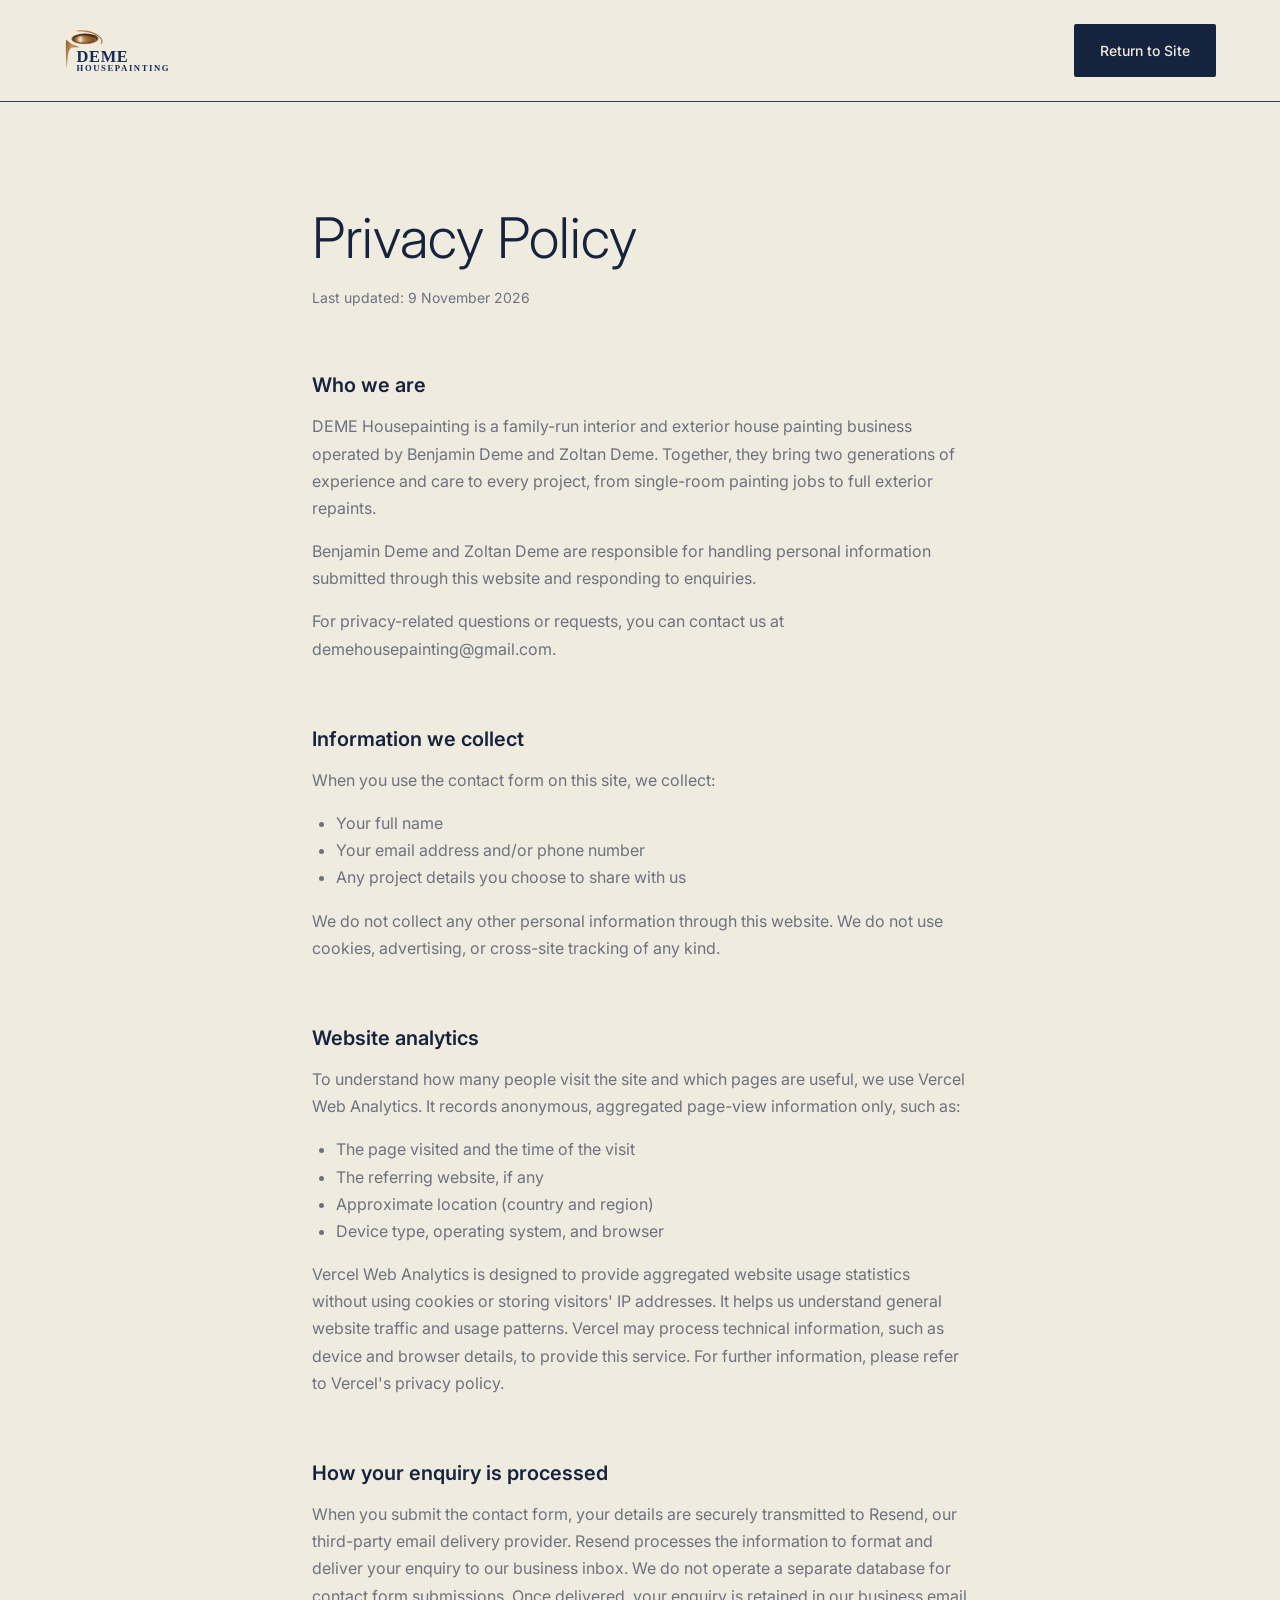
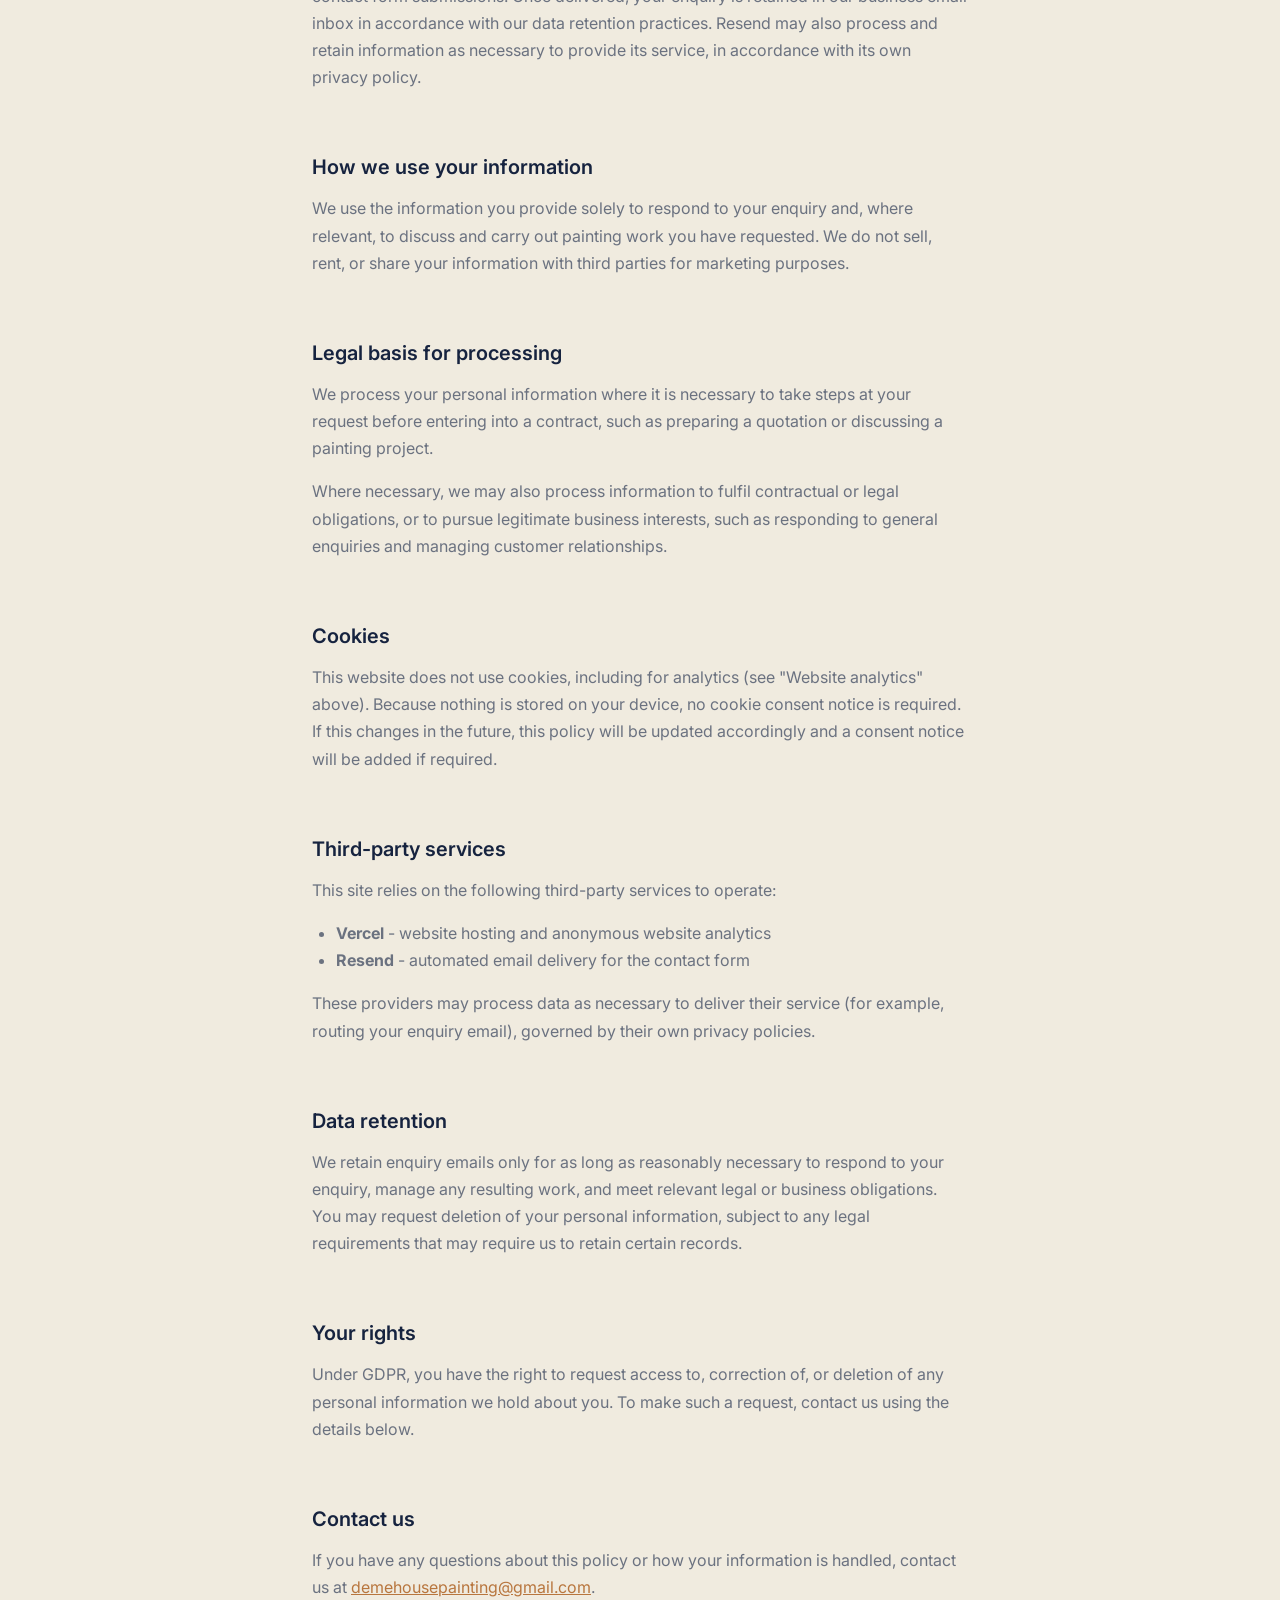
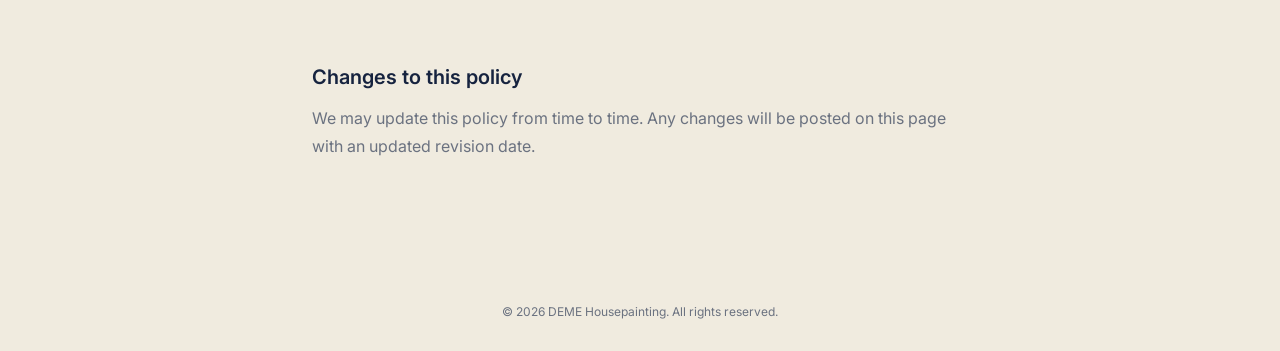
==== commit 050aee54: "Update privacy policy with legal processing details Added legal basis for processing personal inform" ====
--- a/privacy.html
+++ b/privacy.html
@@ -180,6 +180,18 @@
             with third parties for marketing purposes.
         </p>
 
+        <h2>Legal basis for processing</h2>
+        <p>
+            We process your personal information where it is necessary to take 
+            steps at your request before entering into a contract, such as preparing 
+            a quotation or discussing a painting project.
+        </p>
+        <p>
+            Where necessary, we may also process information to fulfil contractual or 
+            legal obligations, or to pursue legitimate business interests, such as responding 
+            to general enquiries and managing customer relationships.
+        </p>
+
         <h2>Cookies</h2>
         <p>
             This website does not use cookies, including for analytics (see
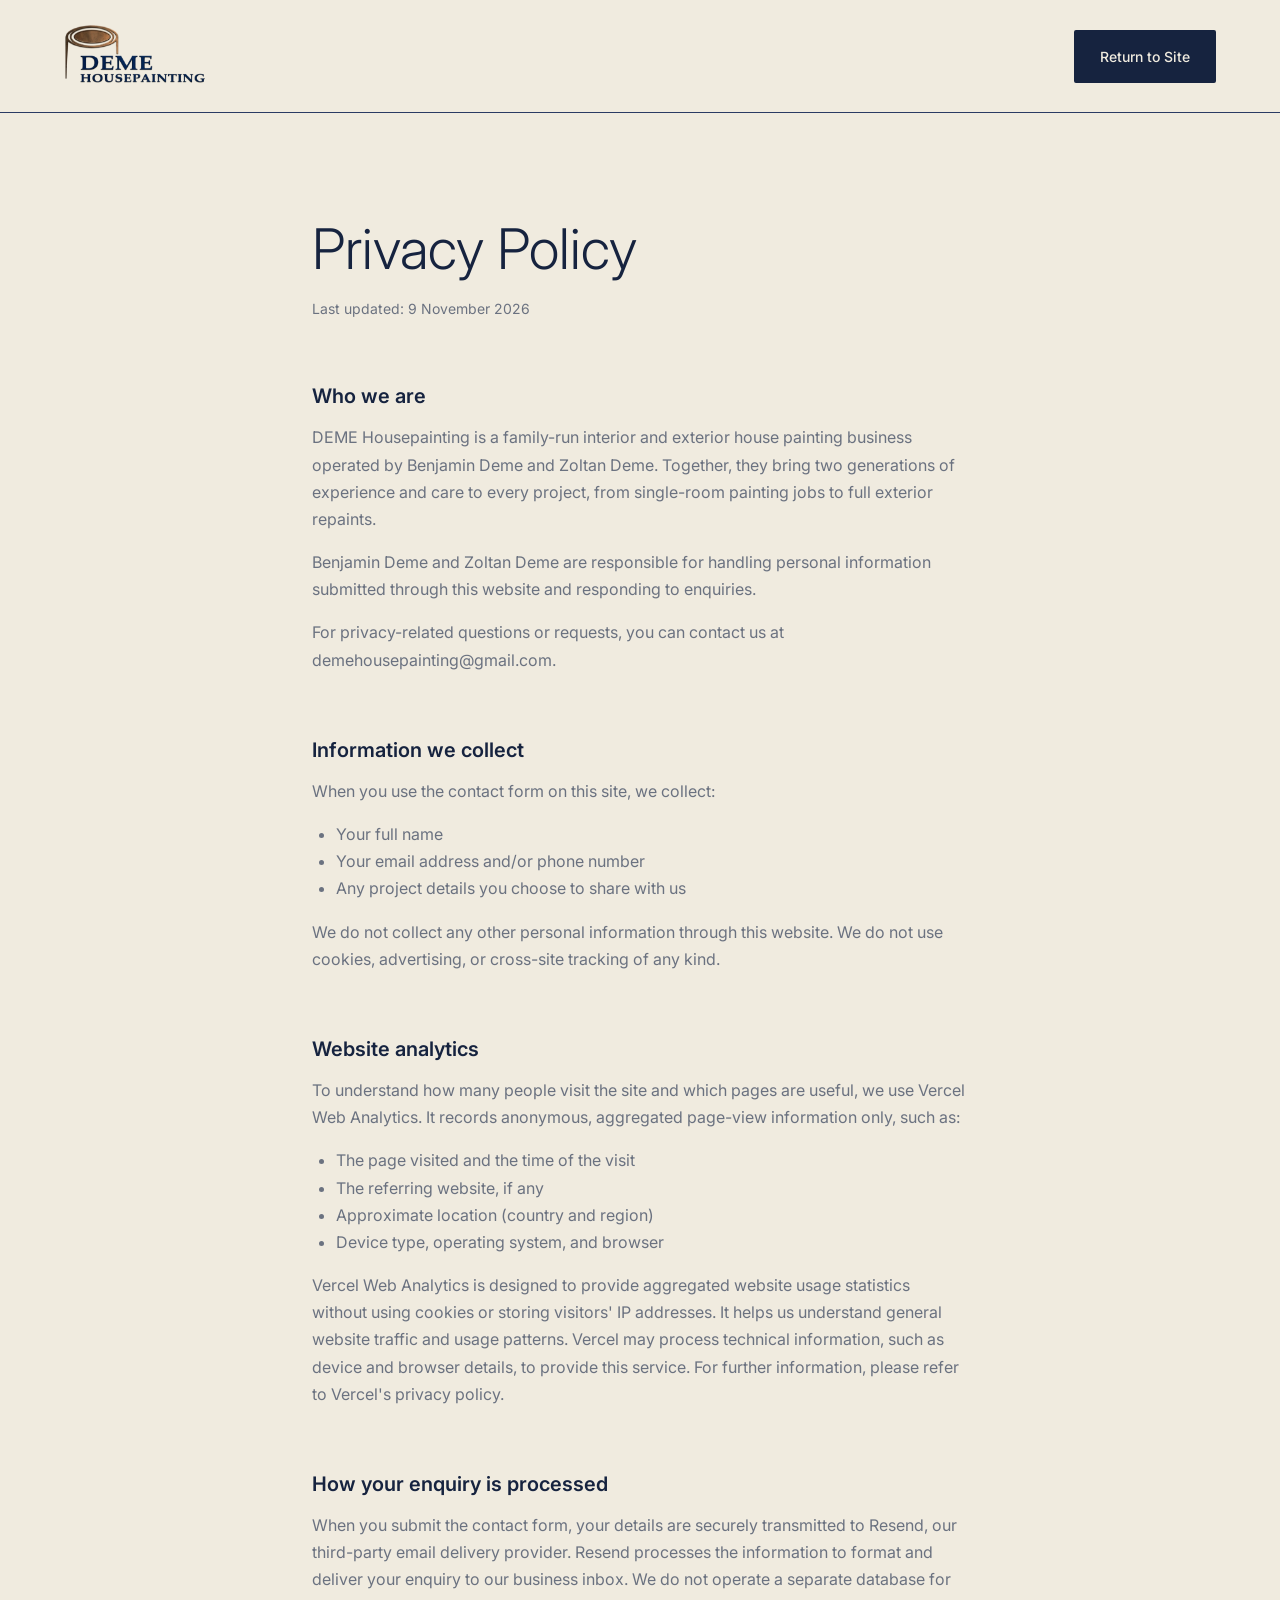
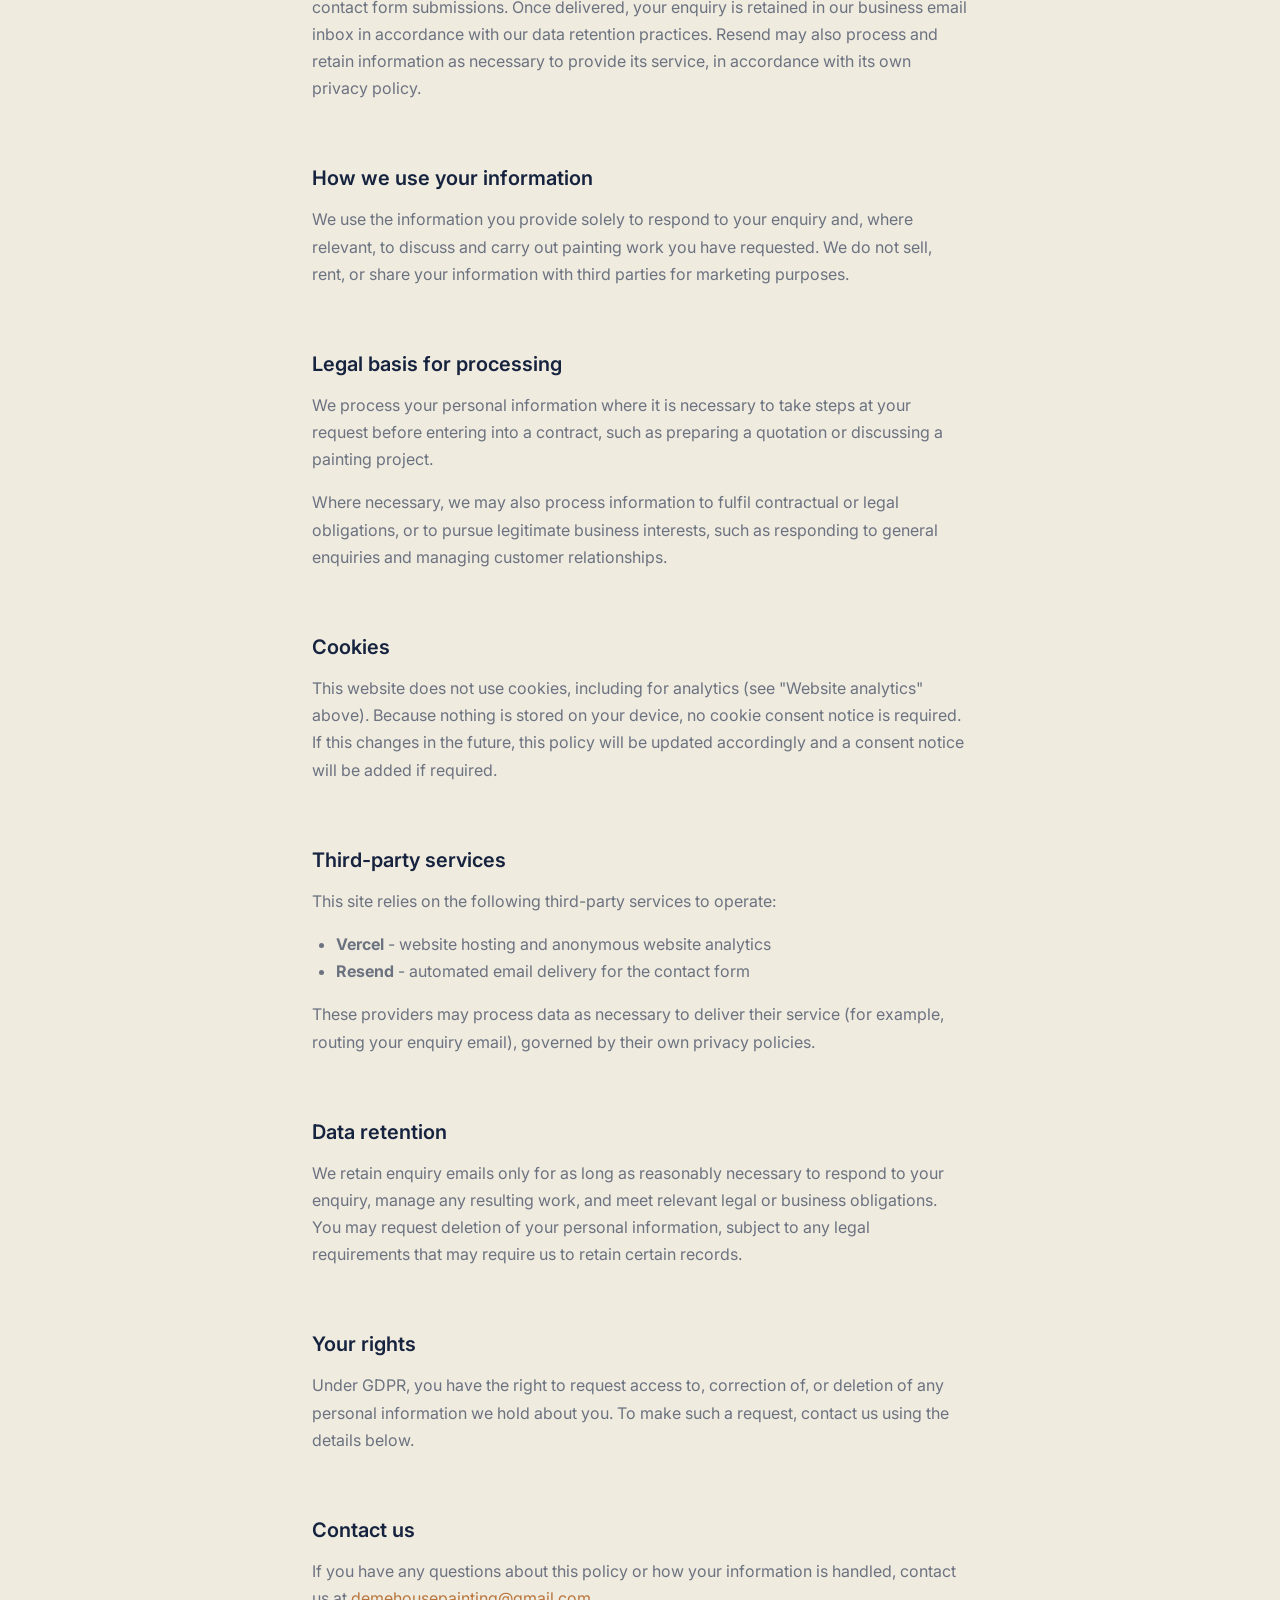
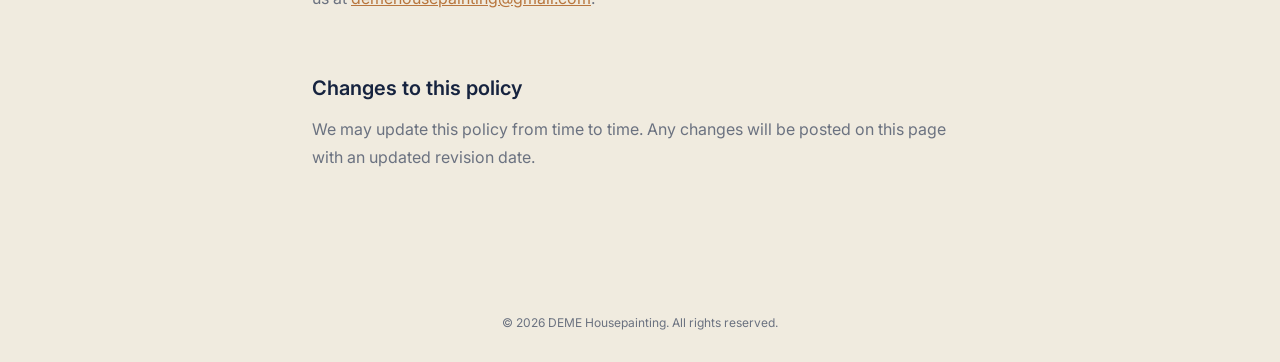
==== commit 60557fee: "Swap in revamped DEME logos Navy-on-cream logo in the header corner, privacy page and structured dat" ====
--- a/privacy.html
+++ b/privacy.html
@@ -29,7 +29,7 @@
             border-bottom: 1px solid var(--color-navy-tint);
         }
         .privacy-header__logo {
-            height: 44px;
+            height: 60px;
             width: auto;
         }
         .return-btn {
@@ -100,7 +100,10 @@
 <body>
 
     <div class="privacy-header">
-        <img src="assets/deme-logo.svg" alt="DEME Housepainting" class="privacy-header__logo">
+        <picture>
+            <source srcset="assets/deme-logo-navy.webp" type="image/webp">
+            <img src="assets/deme-logo-navy.png" alt="DEME Housepainting" class="privacy-header__logo" width="900" height="379">
+        </picture>
         <a href="index.html" class="return-btn">Return to Site</a>
     </div>
 
